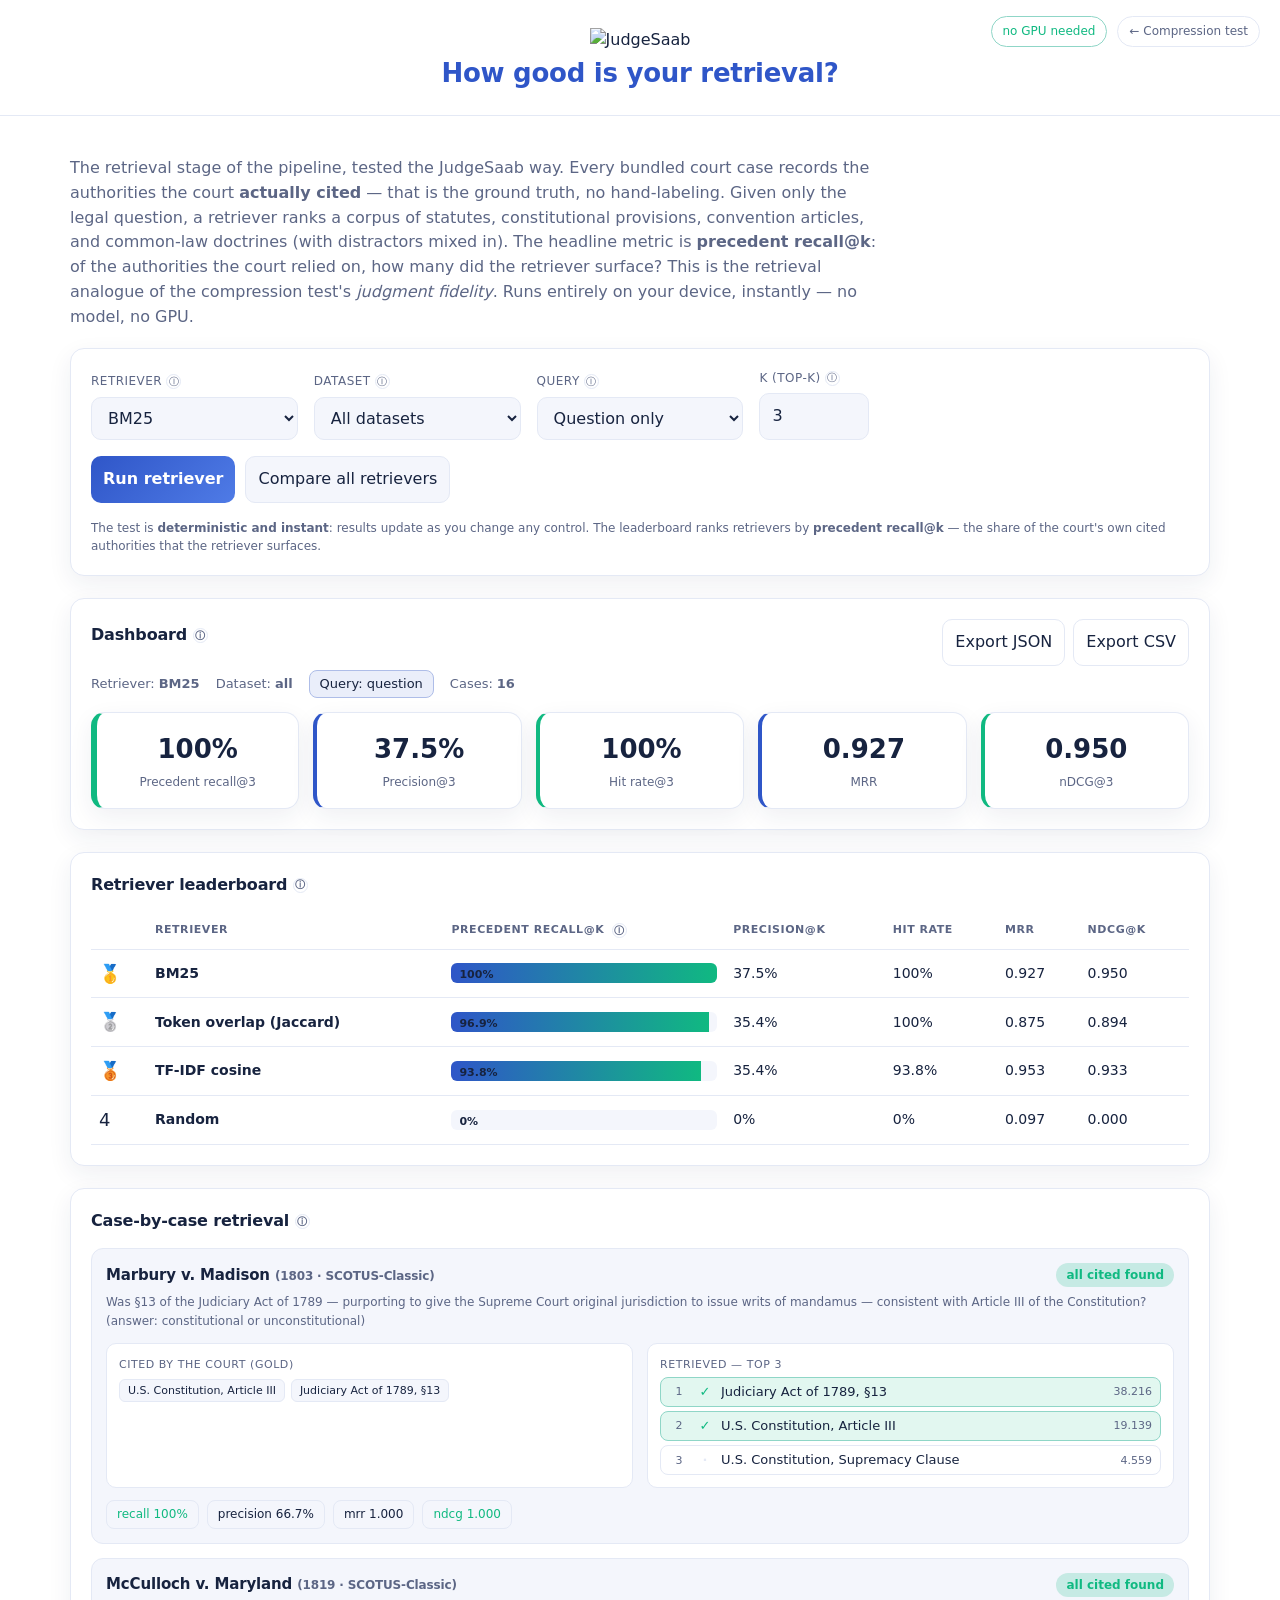
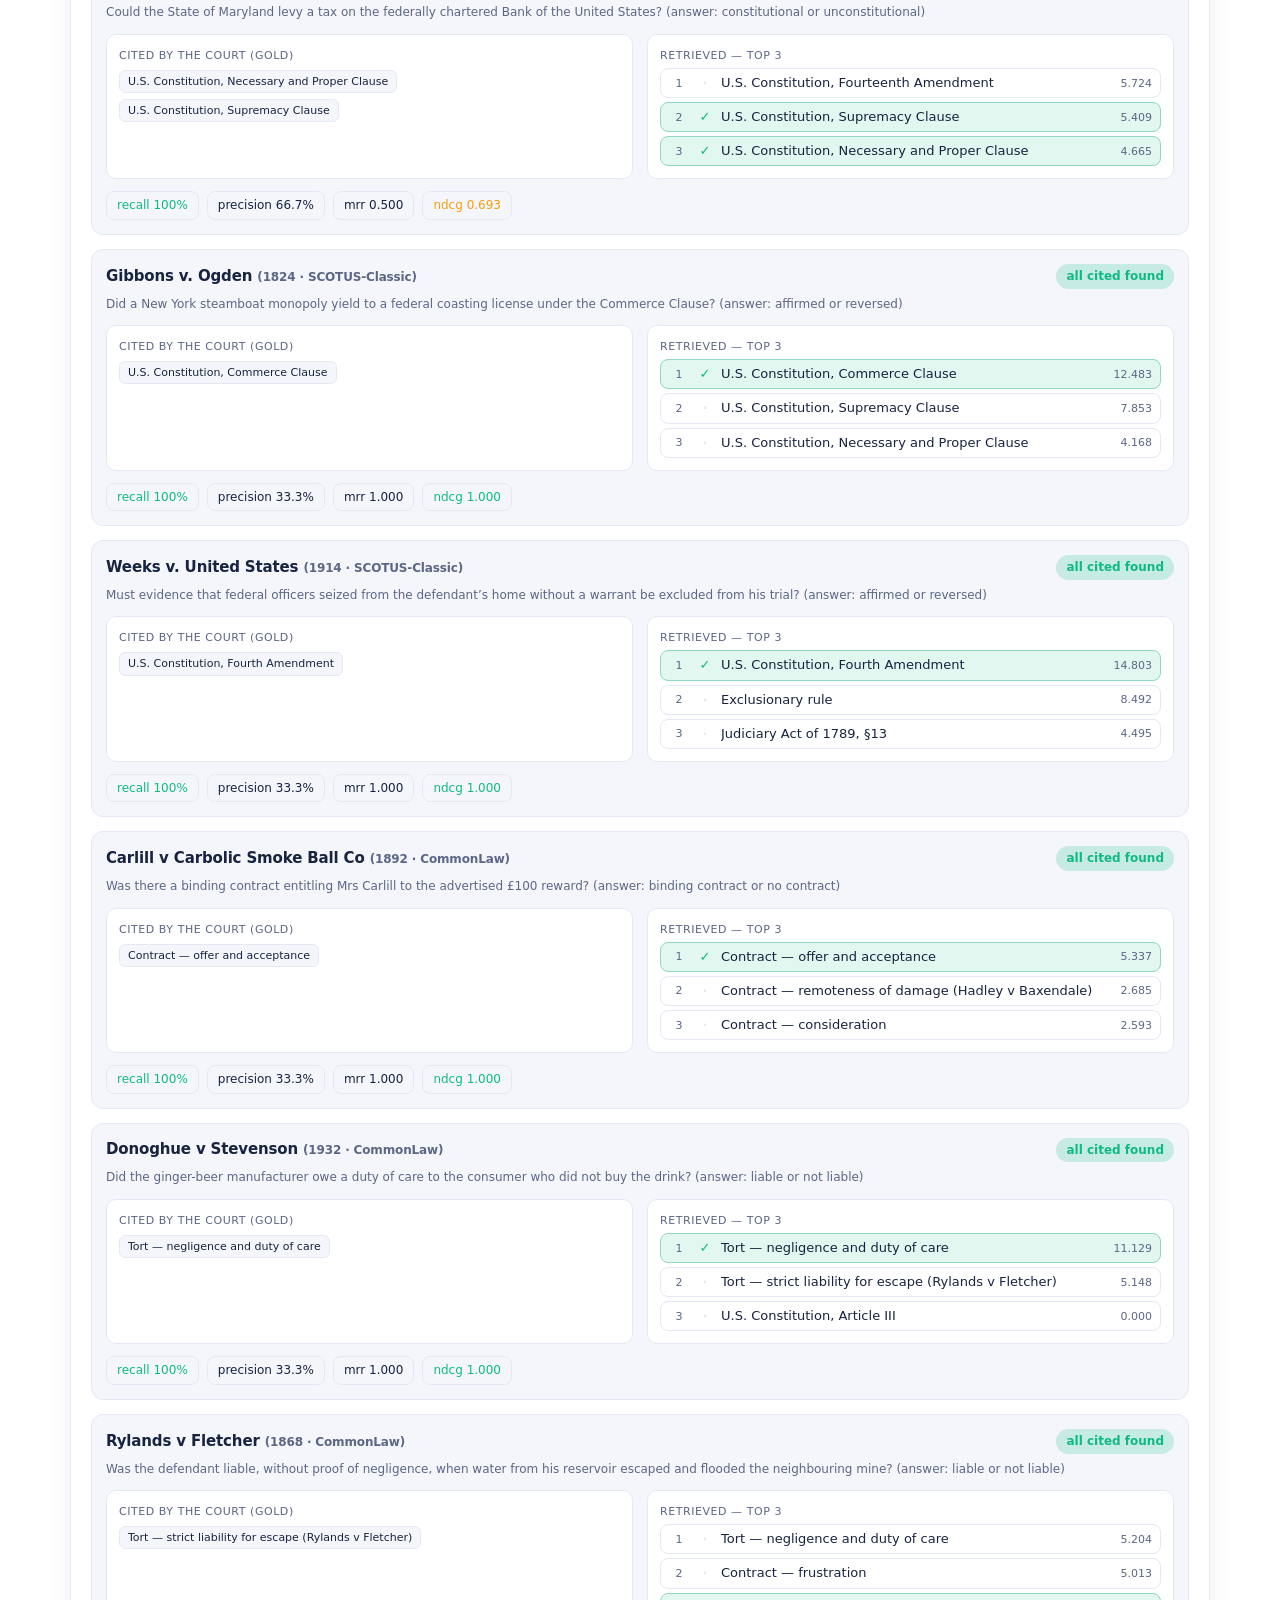
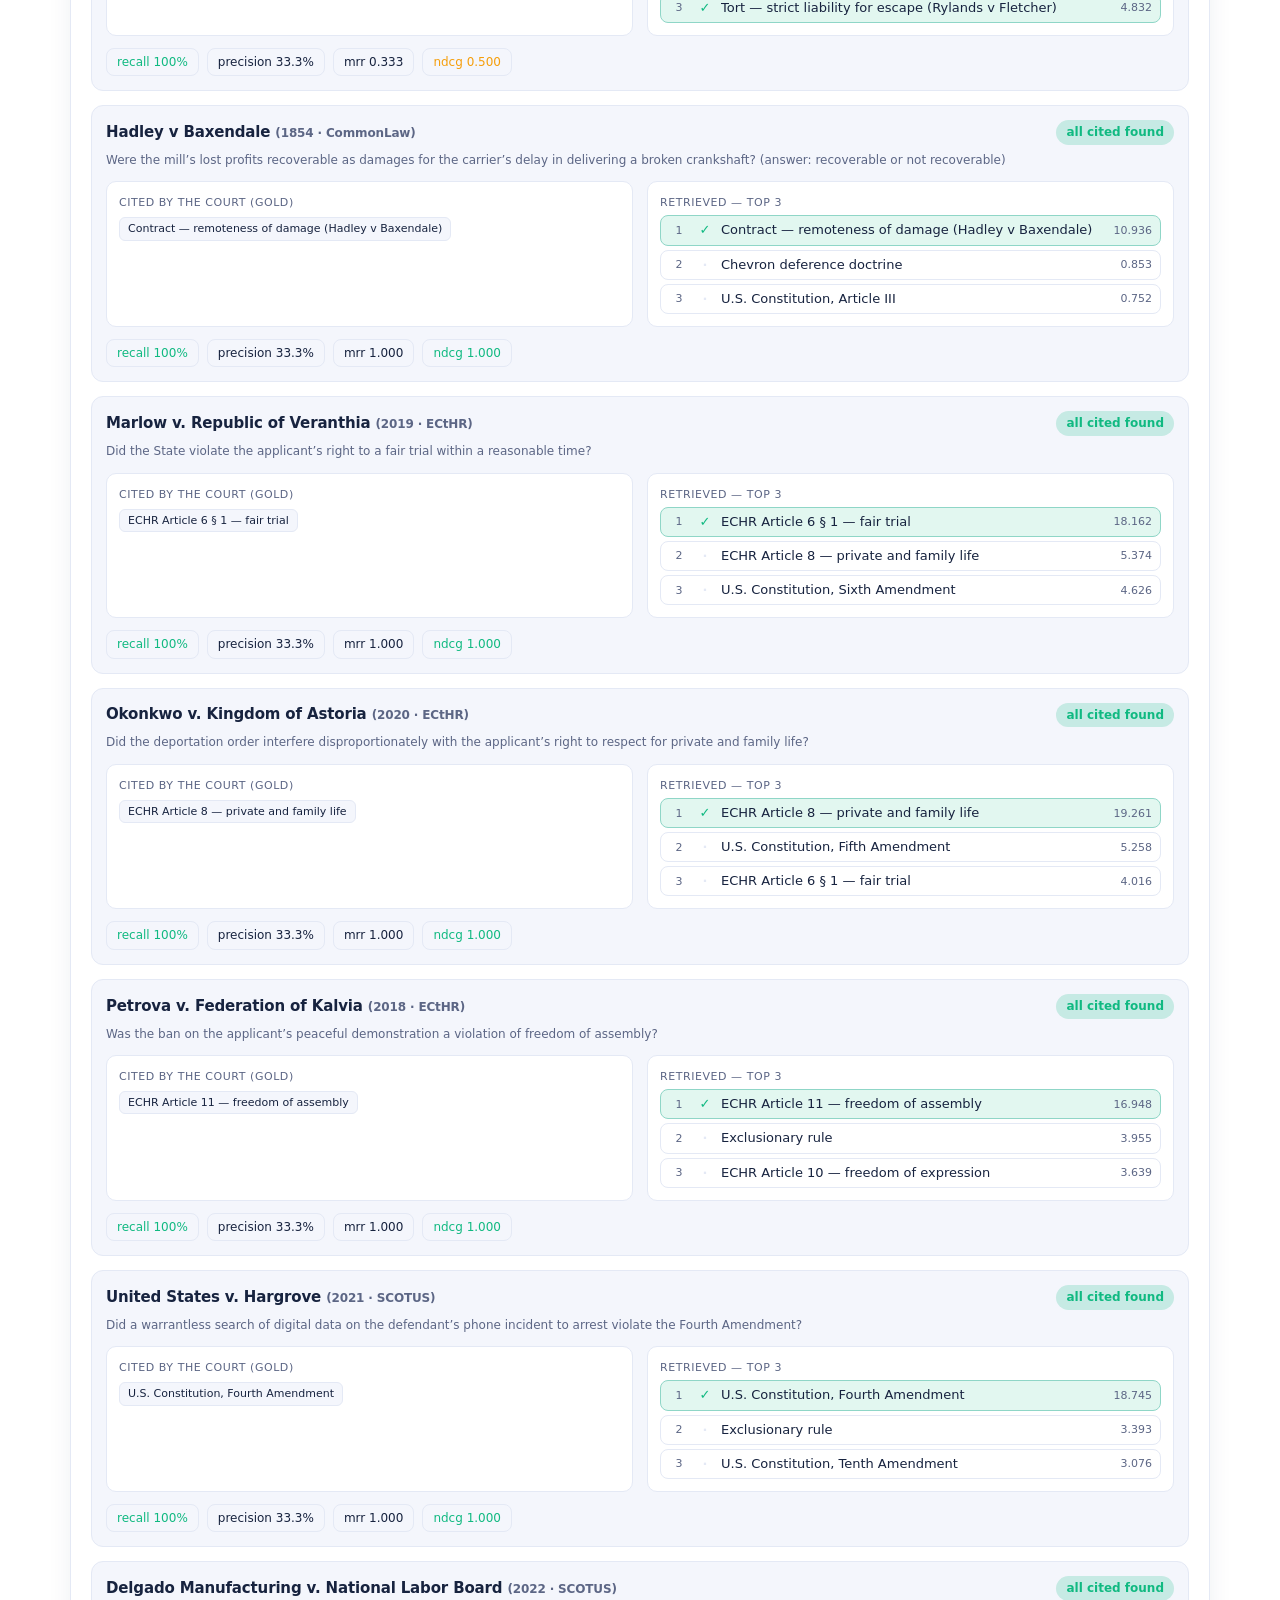
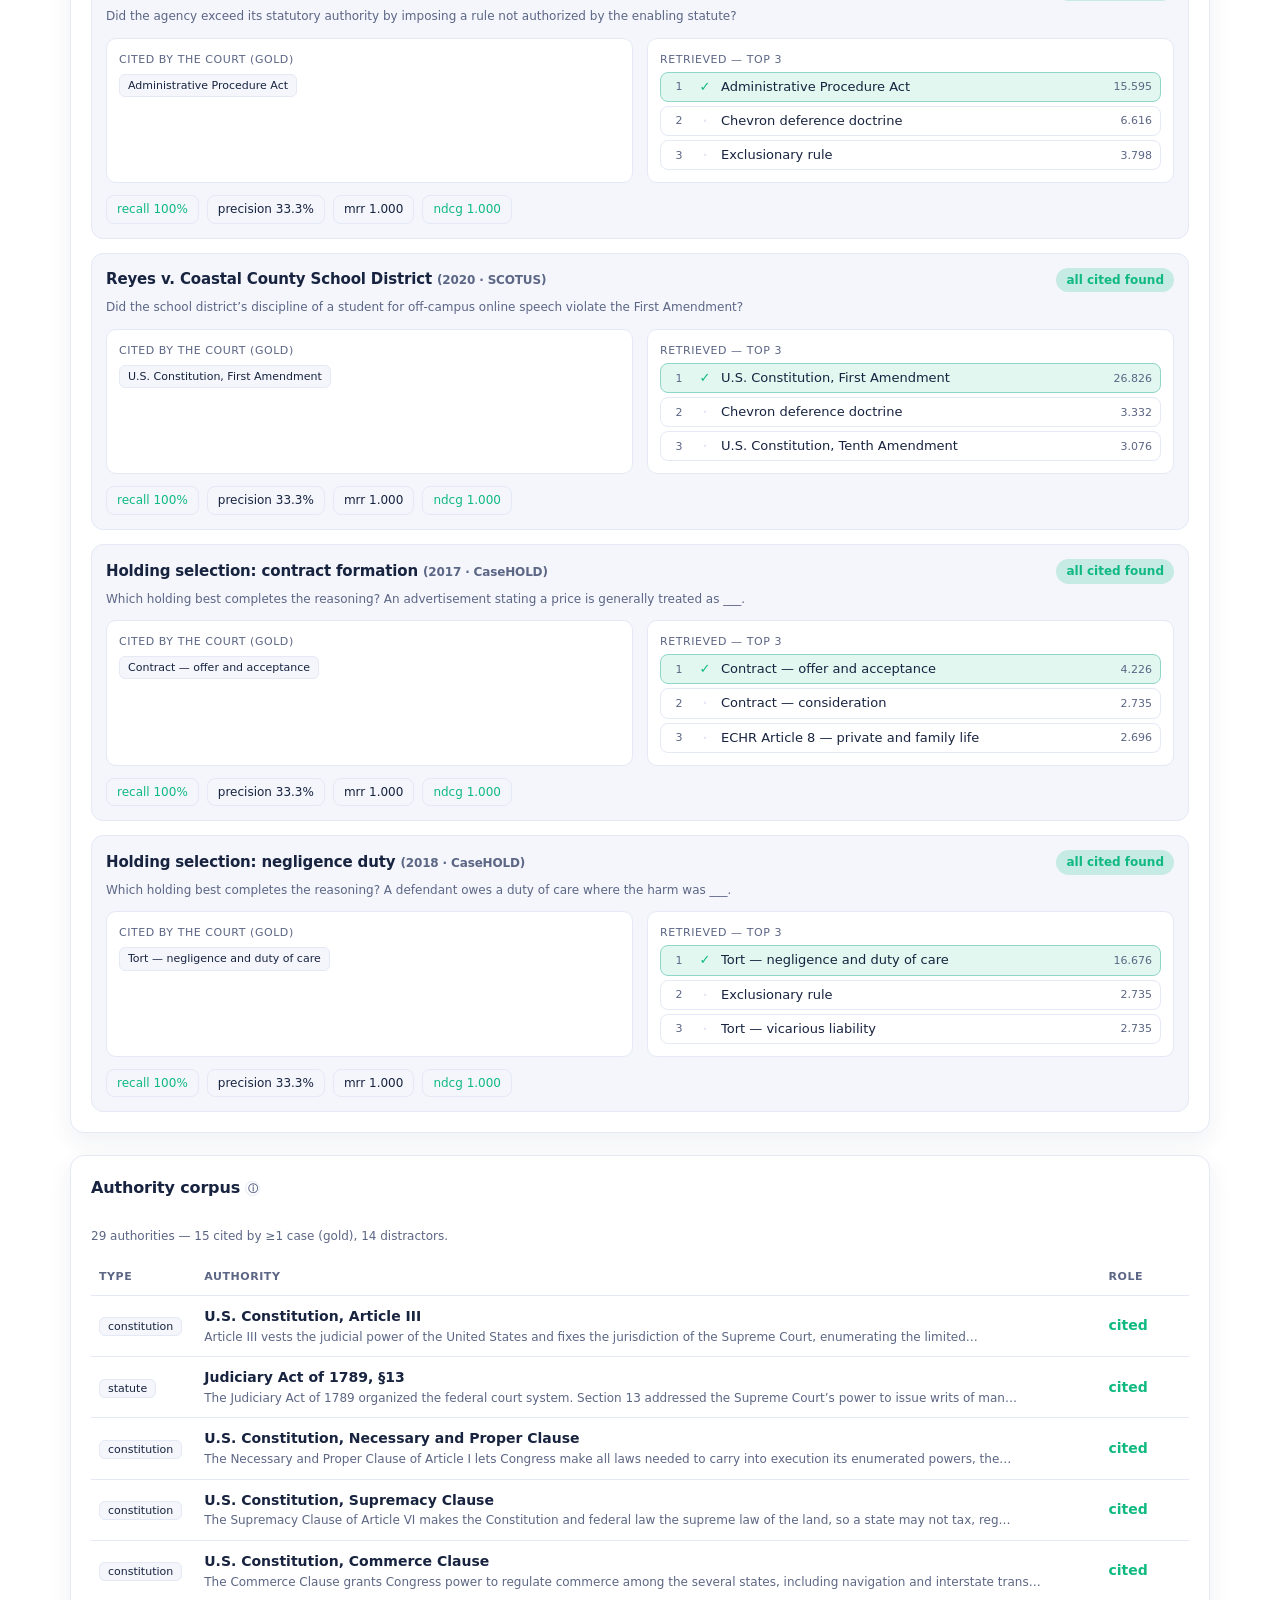
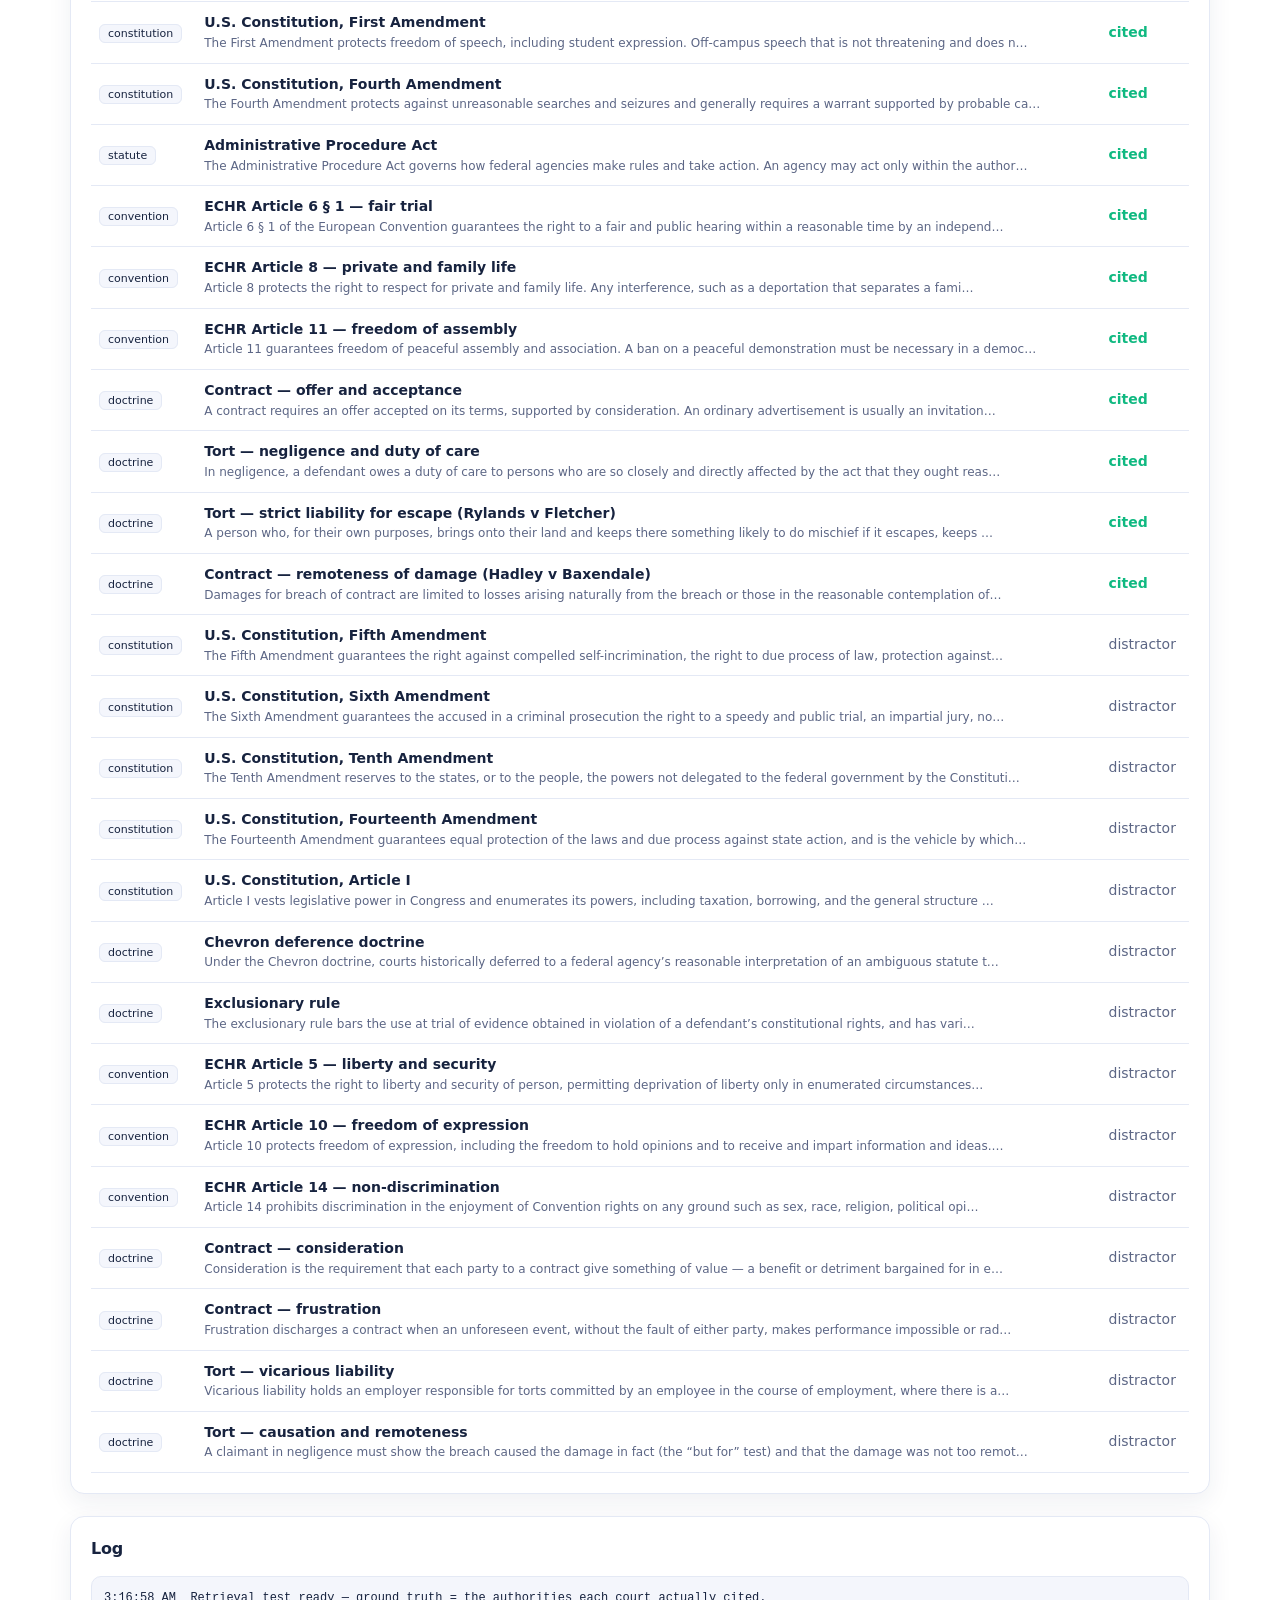
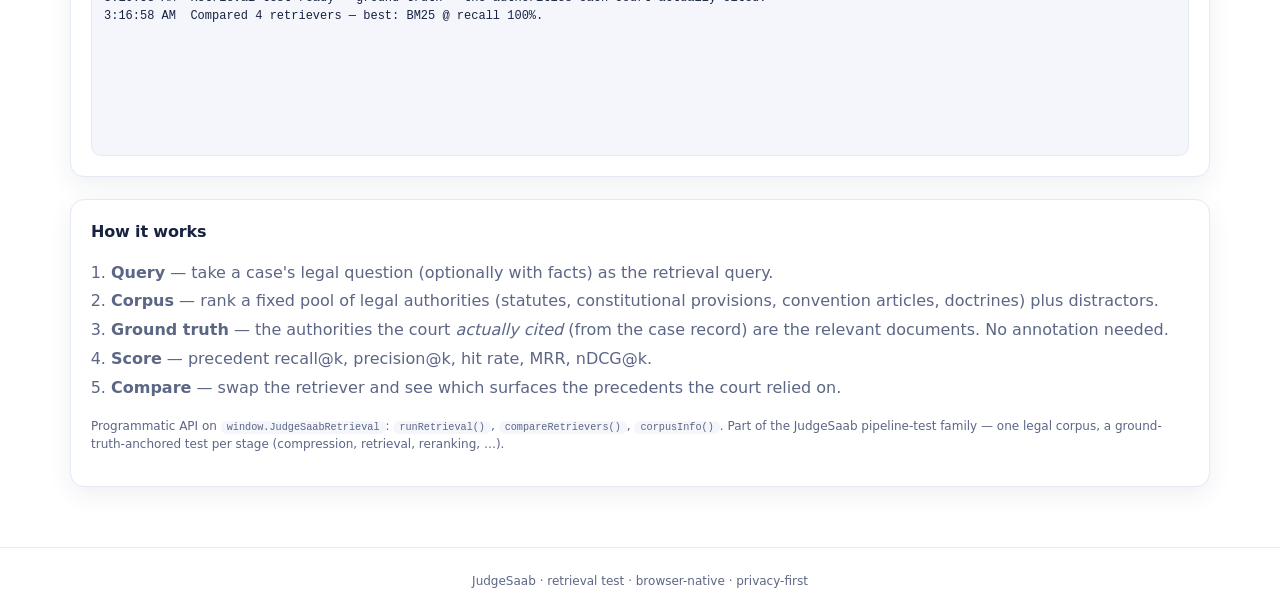
==== retrieval/index.html @ f9d8d936 "Add retrieval (RAG) test: precedent recall on real case citations Extends the JudgeSaab pipeline-tes" ====
<!DOCTYPE html>
<html lang="en">
  <head>
    <meta charset="UTF-8" />
    <meta name="viewport" content="width=device-width, initial-scale=1.0" />
    <title>JudgeSaab — Retrieval (RAG) Test</title>
    <meta
      name="description"
      content="Precedent-recall test: does your retriever surface the authorities the court actually cited? A browser-native, ground-truth-anchored RAG benchmark on real legal cases."
    />
    <link rel="stylesheet" href="../css/styles.css" />
    <link rel="icon" href="../judgesaab_white.png" />
    <style>
      /* Retrieval-specific bits layered on top of the shared JudgeSaab theme. */
      .metric.lead { border-left-width: 6px; }
      .pill.mid-pill { background: color-mix(in srgb, var(--mid) 22%, transparent); color: var(--mid); }
      .rank-list { display: flex; flex-direction: column; gap: 4px; margin-top: 4px; }
      .rank-row {
        display: grid;
        grid-template-columns: 20px 16px 1fr auto;
        align-items: center;
        gap: 8px;
        font-size: 13px;
        padding: 4px 8px;
        border-radius: 8px;
        border: 1px solid var(--border);
        background: var(--panel);
      }
      .rank-row.relevant {
        background: color-mix(in srgb, var(--good) 12%, var(--panel));
        border-color: color-mix(in srgb, var(--good) 40%, var(--border));
      }
      .rank-num { color: var(--muted); font-size: 11px; text-align: center; }
      .rank-mark { color: var(--good); font-weight: 800; text-align: center; }
      .rank-row:not(.relevant) .rank-mark { color: var(--border); }
      .rank-label { overflow: hidden; text-overflow: ellipsis; white-space: nowrap; }
      .rank-score { color: var(--muted); font-size: 11px; font-variant-numeric: tabular-nums; }
      .subnav { display: flex; gap: 10px; justify-content: center; margin-top: 12px; }
    </style>
  </head>
  <body>
    <header class="site-header">
      <div class="brand">
        <img src="../judgesaab_white.png" class="logo-img" alt="JudgeSaab" />
        <p class="tagline">How good is your retrieval?</p>
      </div>
      <div class="header-meta">
        <span class="badge good">no GPU needed</span>
        <a class="badge link" href="../index.html">← Compression test</a>
      </div>
    </header>

    <main>
      <section class="intro">
        <p>
          The retrieval stage of the pipeline, tested the JudgeSaab way. Every bundled court case
          records the authorities the court <strong>actually cited</strong> — that is the ground
          truth, no hand-labeling. Given only the legal question, a retriever ranks a corpus of
          statutes, constitutional provisions, convention articles, and common-law doctrines (with
          distractors mixed in). The headline metric is <strong>precedent recall@k</strong>: of the
          authorities the court relied on, how many did the retriever surface? This is the retrieval
          analogue of the compression test's <em>judgment fidelity</em>. Runs entirely on your
          device, instantly — no model, no GPU.
        </p>
      </section>

      <section class="controls card">
        <div class="control">
          <label for="retrieverSelect">Retriever <span class="info" tabindex="0" title="The retrieval strategy under test — BM25, TF-IDF, token overlap, or a random floor. Swap it and watch precedent recall change.">ⓘ</span></label>
          <select id="retrieverSelect"></select>
        </div>
        <div class="control">
          <label for="datasetSelect">Dataset <span class="info" tabindex="0" title="Which court cases to draw queries from. Each case's real citations are the gold documents.">ⓘ</span></label>
          <select id="datasetSelect"></select>
        </div>
        <div class="control">
          <label for="queryModeSelect">Query <span class="info" tabindex="0" title="What the retriever sees as the query: the legal question only, or the question plus the case facts.">ⓘ</span></label>
          <select id="queryModeSelect">
            <option value="question">Question only</option>
            <option value="question+facts">Question + facts</option>
          </select>
        </div>
        <div class="control narrow">
          <label for="kInput">k (top-k) <span class="info" tabindex="0" title="How many top-ranked authorities count as 'retrieved' when scoring recall@k, precision@k, and nDCG@k.">ⓘ</span></label>
          <input id="kInput" type="number" min="1" max="20" value="3" />
        </div>
        <div class="control actions">
          <button id="runBtn" class="primary" title="Run the selected retriever over the case pool and score its ranking against the court's citations.">Run retriever</button>
          <button id="compareBtn" title="Run every retriever on the same setup and rank them by precedent recall.">Compare all retrievers</button>
        </div>
        <p class="control-hint">
          The test is <strong>deterministic and instant</strong>: results update as you change any
          control. The leaderboard ranks retrievers by <strong>precedent recall@k</strong> — the
          share of the court's own cited authorities that the retriever surfaces.
        </p>
      </section>

      <section class="panel">
        <div class="panel-head">
          <h2>Dashboard <span class="info" tabindex="0" title="Scores for the current retriever, averaged across all queries in the dataset.">ⓘ</span></h2>
          <div class="panel-actions">
            <button id="exportJsonBtn" class="ghost" title="Download the current run(s) as JSON.">Export JSON</button>
            <button id="exportCsvBtn" class="ghost" title="Download the leaderboard as CSV.">Export CSV</button>
          </div>
        </div>
        <div id="runContext" class="run-context"></div>
        <div id="summaryCards" class="cards"></div>
      </section>

      <section class="panel">
        <h2>Retriever leaderboard <span class="info" tabindex="0" title="Every retriever on the current dataset + query setup, best precedent recall first.">ⓘ</span></h2>
        <div id="leaderboard" class="scroll-x"></div>
      </section>

      <section class="panel">
        <h2>Case-by-case retrieval <span class="info" tabindex="0" title="For each case: the authorities the court cited (gold) beside the retriever's top-k, with ✓ marking a cited authority that was surfaced.">ⓘ</span></h2>
        <div id="caseList" class="case-list"></div>
      </section>

      <section class="panel">
        <h2>Authority corpus <span class="info" tabindex="0" title="The document corpus the retriever searches: gold authorities (cited by at least one case) plus distractors that make retrieval a real test.">ⓘ</span></h2>
        <div id="corpusList" class="scroll-x"></div>
      </section>

      <section class="panel">
        <h2>Log</h2>
        <div id="log" class="log"></div>
      </section>

      <section class="panel about">
        <h2>How it works</h2>
        <ol>
          <li><strong>Query</strong> — take a case's legal question (optionally with facts) as the retrieval query.</li>
          <li><strong>Corpus</strong> — rank a fixed pool of legal authorities (statutes, constitutional provisions, convention articles, doctrines) plus distractors.</li>
          <li><strong>Ground truth</strong> — the authorities the court <em>actually cited</em> (from the case record) are the relevant documents. No annotation needed.</li>
          <li><strong>Score</strong> — precedent recall@k, precision@k, hit rate, MRR, nDCG@k.</li>
          <li><strong>Compare</strong> — swap the retriever and see which surfaces the precedents the court relied on.</li>
        </ol>
        <p class="muted small">
          Programmatic API on <code>window.JudgeSaabRetrieval</code>:
          <code>runRetrieval()</code>, <code>compareRetrievers()</code>, <code>corpusInfo()</code>.
          Part of the JudgeSaab pipeline-test family — one legal corpus, a ground-truth-anchored test
          per stage (compression, retrieval, reranking, …).
        </p>
      </section>
    </main>

    <footer class="site-footer">
      <span>JudgeSaab · retrieval test · browser-native · privacy-first</span>
    </footer>

    <script type="module" src="app.js"></script>
  </body>
</html>
---- css/styles.css ----
/* JudgeSaab — styles. Theme-aware, responsive, dependency-free. */
/* Light/white theme to match the logo's white background. */
:root {
  --bg: #ffffff;
  --bg-soft: #f6f8fd;
  --panel: #ffffff;
  --panel-2: #f4f6fc;
  --text: #17233f;
  --muted: #5c6685;
  --border: #e4e9f5;
  --accent: #2f56c8;
  --accent-2: #4f7be6;
  --good: #10b981;
  --mid: #f59e0b;
  --bad: #ef4444;
  --radius: 14px;
  --shadow: 0 8px 24px rgba(30, 40, 90, 0.07);
}

* { box-sizing: border-box; }
body {
  margin: 0;
  font-family: "Inter", system-ui, -apple-system, Segoe UI, Roboto, sans-serif;
  background: var(--bg);
  color: var(--text);
  line-height: 1.55;
}
.sr-only {
  position: absolute;
  width: 1px;
  height: 1px;
  padding: 0;
  margin: -1px;
  overflow: hidden;
  clip: rect(0, 0, 0, 0);
  white-space: nowrap;
  border: 0;
}
h1, h2, h3, h4 { margin: 0; font-weight: 700; letter-spacing: -0.01em; }
a { color: var(--accent); }
code { background: var(--panel-2); padding: 1px 6px; border-radius: 6px; font-size: 0.85em; }

/* Header */
.site-header {
  position: relative;
  display: flex;
  flex-direction: column;
  align-items: center;
  text-align: center;
  padding: 28px 28px 22px;
  border-bottom: 1px solid var(--border);
}
.brand { display: flex; flex-direction: column; align-items: center; gap: 6px; }
.logo-img {
  width: auto;
  height: auto;
  max-width: min(420px, 78vw);
  display: block;
}
.tagline {
  margin: 0;
  color: var(--accent);
  font-weight: 700;
  font-size: clamp(18px, 3.4vw, 26px);
  letter-spacing: -0.01em;
  margin-top: -6px;
}
.header-meta {
  position: absolute;
  top: 16px;
  right: 20px;
  display: flex;
  gap: 10px;
  align-items: center;
}
@media (max-width: 560px) {
  .header-meta { position: static; margin-top: 14px; justify-content: center; }
}
.badge {
  font-size: 12px;
  padding: 5px 11px;
  border-radius: 999px;
  border: 1px solid var(--border);
  background: var(--panel);
  color: var(--muted);
  text-decoration: none;
}
.badge.good { color: var(--good); border-color: color-mix(in srgb, var(--good) 40%, var(--border)); }
.badge.bad { color: var(--bad); border-color: color-mix(in srgb, var(--bad) 40%, var(--border)); }
.badge.link:hover { color: var(--text); }

main { max-width: 1180px; margin: 0 auto; padding: 24px 20px 60px; }
.intro p { color: var(--muted); max-width: 820px; }

.card, .panel {
  background: var(--panel);
  border: 1px solid var(--border);
  border-radius: var(--radius);
  box-shadow: var(--shadow);
}
.panel { padding: 20px; margin-top: 22px; }
.panel h2 { font-size: 16px; margin-bottom: 14px; }

/* Controls */
.controls {
  display: grid;
  grid-template-columns: repeat(auto-fit, minmax(180px, 1fr));
  gap: 16px;
  padding: 20px;
  margin-top: 18px;
  align-items: end;
}
.control { display: flex; flex-direction: column; gap: 6px; }
.control.narrow { max-width: 110px; }
.control.actions { grid-column: 1 / -1; flex-direction: row; flex-wrap: wrap; gap: 10px; }
.control-hint { grid-column: 1 / -1; margin: 0; font-size: 12px; color: var(--muted); line-height: 1.5; }
label { font-size: 12px; color: var(--muted); text-transform: uppercase; letter-spacing: 0.04em; }
select, input, button {
  font: inherit;
  color: var(--text);
  background: var(--panel-2);
  border: 1px solid var(--border);
  border-radius: 10px;
  padding: 10px 12px;
}
select:focus, input:focus { outline: 2px solid var(--accent); }
button { cursor: pointer; transition: transform 0.05s, background 0.15s, opacity 0.15s; }
button:hover { background: var(--panel); }
button:active { transform: translateY(1px); }
button:disabled { opacity: 0.5; cursor: not-allowed; }
button.primary {
  background: linear-gradient(135deg, var(--accent), var(--accent-2));
  border: none;
  color: #fff;
  font-weight: 600;
}
button.ghost { background: transparent; }
button.danger { color: var(--bad); border-color: color-mix(in srgb, var(--bad) 40%, var(--border)); }

/* Progress */
.progress-wrap { margin-top: 16px; }
.progress-track { height: 8px; background: var(--panel-2); border-radius: 999px; overflow: hidden; border: 1px solid var(--border); }
.progress-bar { height: 100%; width: 0; background: linear-gradient(90deg, var(--accent), var(--good)); transition: width 0.25s; }
.progress-text { font-size: 12px; color: var(--muted); margin-top: 6px; min-height: 16px; }

/* Panel head */
.panel-head { display: flex; justify-content: space-between; align-items: center; flex-wrap: wrap; gap: 10px; }
.panel-actions { display: flex; gap: 8px; }

/* Metric cards */
.cards { display: grid; grid-template-columns: repeat(auto-fit, minmax(140px, 1fr)); gap: 14px; margin-top: 14px; }
.metric { padding: 16px; text-align: center; border-left: 4px solid var(--border); }
.metric.good { border-left-color: var(--good); }
.metric.mid { border-left-color: var(--mid); }
.metric.bad { border-left-color: var(--bad); }
.metric.neutral { border-left-color: var(--accent); }
.metric-value { font-size: 26px; font-weight: 800; }
.metric-label { font-size: 12px; color: var(--muted); margin-top: 4px; }

.grid-2 { display: grid; grid-template-columns: 1fr 1fr; gap: 22px; margin-top: 22px; }
@media (max-width: 860px) { .grid-2 { grid-template-columns: 1fr; } }

/* Leaderboard */
.scroll-x { overflow-x: auto; }
table.leaderboard { width: 100%; border-collapse: collapse; font-size: 14px; min-width: 560px; }
.leaderboard th, .leaderboard td { padding: 10px 8px; text-align: left; border-bottom: 1px solid var(--border); }
.leaderboard th { color: var(--muted); font-size: 11px; text-transform: uppercase; letter-spacing: 0.05em; }
.leaderboard .rank { font-size: 18px; }
.minibar { position: relative; background: var(--panel-2); border-radius: 6px; height: 20px; min-width: 90px; overflow: hidden; }
.minibar-fill { position: absolute; inset: 0; width: 0; background: linear-gradient(90deg, var(--accent), var(--good)); }
.minibar span { position: relative; font-size: 11px; padding-left: 8px; line-height: 20px; font-weight: 600; }
.bad-text { color: var(--bad); }
.good-text { color: var(--good); font-weight: 600; }
.compression-report .row-raw { background: var(--panel-2); }
.fidelity-banner {
  border-radius: 12px;
  padding: 14px 16px;
  margin-bottom: 14px;
  font-size: 14px;
  border: 1px solid var(--border);
}
.fidelity-banner.good { background: color-mix(in srgb, var(--good) 12%, var(--panel)); border-color: color-mix(in srgb, var(--good) 40%, var(--border)); }
.fidelity-banner.bad { background: color-mix(in srgb, var(--bad) 12%, var(--panel)); border-color: color-mix(in srgb, var(--bad) 40%, var(--border)); }
.flip-detail { margin-top: 16px; }
.flip-detail h4 { font-size: 14px; margin-bottom: 8px; }
.flip-group { border: 1px solid var(--border); border-radius: 10px; padding: 10px 12px; margin-bottom: 8px; background: var(--panel-2); }
.flip-strategy { font-weight: 700; font-size: 13px; text-transform: capitalize; }
.flip-row { display: flex; justify-content: space-between; align-items: center; gap: 12px; flex-wrap: wrap; margin-top: 6px; font-size: 13px; }
.flip-case { color: var(--muted); }
.flip-change { display: inline-flex; align-items: center; gap: 6px; }

/* Chart */
.chart-wrap { overflow-x: auto; }
svg.chart { width: 100%; min-width: 480px; height: auto; }
svg.chart .axis { fill: var(--muted); font-size: 11px; }
svg.chart .grid { stroke: var(--border); stroke-dasharray: 3 3; }
.legend { display: flex; flex-wrap: wrap; gap: 12px; margin-top: 10px; }
.legend-item { display: flex; align-items: center; gap: 6px; font-size: 12px; color: var(--muted); }
.swatch { width: 12px; height: 12px; border-radius: 3px; display: inline-block; }

/* Case detail */
.case-list { display: flex; flex-direction: column; gap: 14px; }
.case-item { border: 1px solid var(--border); border-radius: 12px; padding: 14px; background: var(--panel-2); }
.case-head { display: flex; justify-content: space-between; align-items: center; gap: 10px; flex-wrap: wrap; }
.case-head h4 { font-size: 15px; }
.pill { font-size: 12px; padding: 3px 10px; border-radius: 999px; font-weight: 600; }
.pill.match { background: color-mix(in srgb, var(--good) 20%, transparent); color: var(--good); }
.pill.mismatch { background: color-mix(in srgb, var(--bad) 20%, transparent); color: var(--bad); }
.run-context { display: flex; flex-wrap: wrap; gap: 8px 16px; margin: 4px 0 14px; font-size: 13px; color: var(--muted); }
.run-context .rc-item { display: inline-flex; align-items: center; gap: 4px; }
.run-context .rc-compression { background: color-mix(in srgb, var(--accent) 10%, var(--panel)); border: 1px solid color-mix(in srgb, var(--accent) 30%, var(--border)); border-radius: 8px; padding: 3px 10px; color: var(--text); }
.case-meta { font-size: 12px; color: var(--muted); margin-top: 6px; }
.case-source { font-size: 12px; margin-top: 4px; }
.case-source a { font-weight: 600; }
.verdict-grid { display: grid; grid-template-columns: 1fr 1fr; gap: 14px; margin-top: 12px; }
@media (max-width: 640px) { .verdict-grid { grid-template-columns: 1fr; } }
.vcol { background: var(--panel); border: 1px solid var(--border); border-radius: 10px; padding: 12px; }
.vcol-title { font-size: 11px; text-transform: uppercase; letter-spacing: 0.05em; color: var(--muted); }
.vverdict { font-weight: 700; font-size: 16px; margin: 4px 0 6px; text-transform: capitalize; }
.vcol p { font-size: 13px; margin: 6px 0; }
.laws { display: flex; flex-wrap: wrap; gap: 6px; margin: 6px 0; }
.law { font-size: 11px; background: var(--panel-2); border: 1px solid var(--border); border-radius: 6px; padding: 2px 8px; }
.score-row { display: flex; flex-wrap: wrap; gap: 8px; margin-top: 12px; }
.score-pill { font-size: 12px; padding: 4px 10px; border-radius: 8px; border: 1px solid var(--border); }
.score-pill.good { color: var(--good); }
.score-pill.mid { color: var(--mid); }

/* Log */
.log { background: var(--panel-2); border: 1px solid var(--border); border-radius: 10px; padding: 12px; height: 180px; overflow-y: auto; font-family: ui-monospace, "SF Mono", Menlo, monospace; font-size: 12px; color: var(--text); }
.log-line { white-space: pre-wrap; }
.log-line.warn { color: #b45309; }
.log-line.error { color: var(--bad); }
.log-line.info { color: var(--muted); }

.about ol { padding-left: 20px; color: var(--muted); }
.about li { margin: 4px 0; }
.muted { color: var(--muted); }
.small { font-size: 12px; }
.info {
  display: inline-flex;
  align-items: center;
  justify-content: center;
  width: 15px;
  height: 15px;
  font-size: 10px;
  font-style: normal;
  color: var(--muted);
  border: 1px solid var(--border);
  border-radius: 50%;
  cursor: help;
  vertical-align: middle;
  user-select: none;
  transition: color 0.15s, border-color 0.15s;
}
.info:hover, .info:focus { color: var(--accent); border-color: var(--accent); outline: none; }
th .info { margin-left: 3px; }

.site-footer { text-align: center; color: var(--muted); font-size: 12px; padding: 24px; border-top: 1px solid var(--border); }
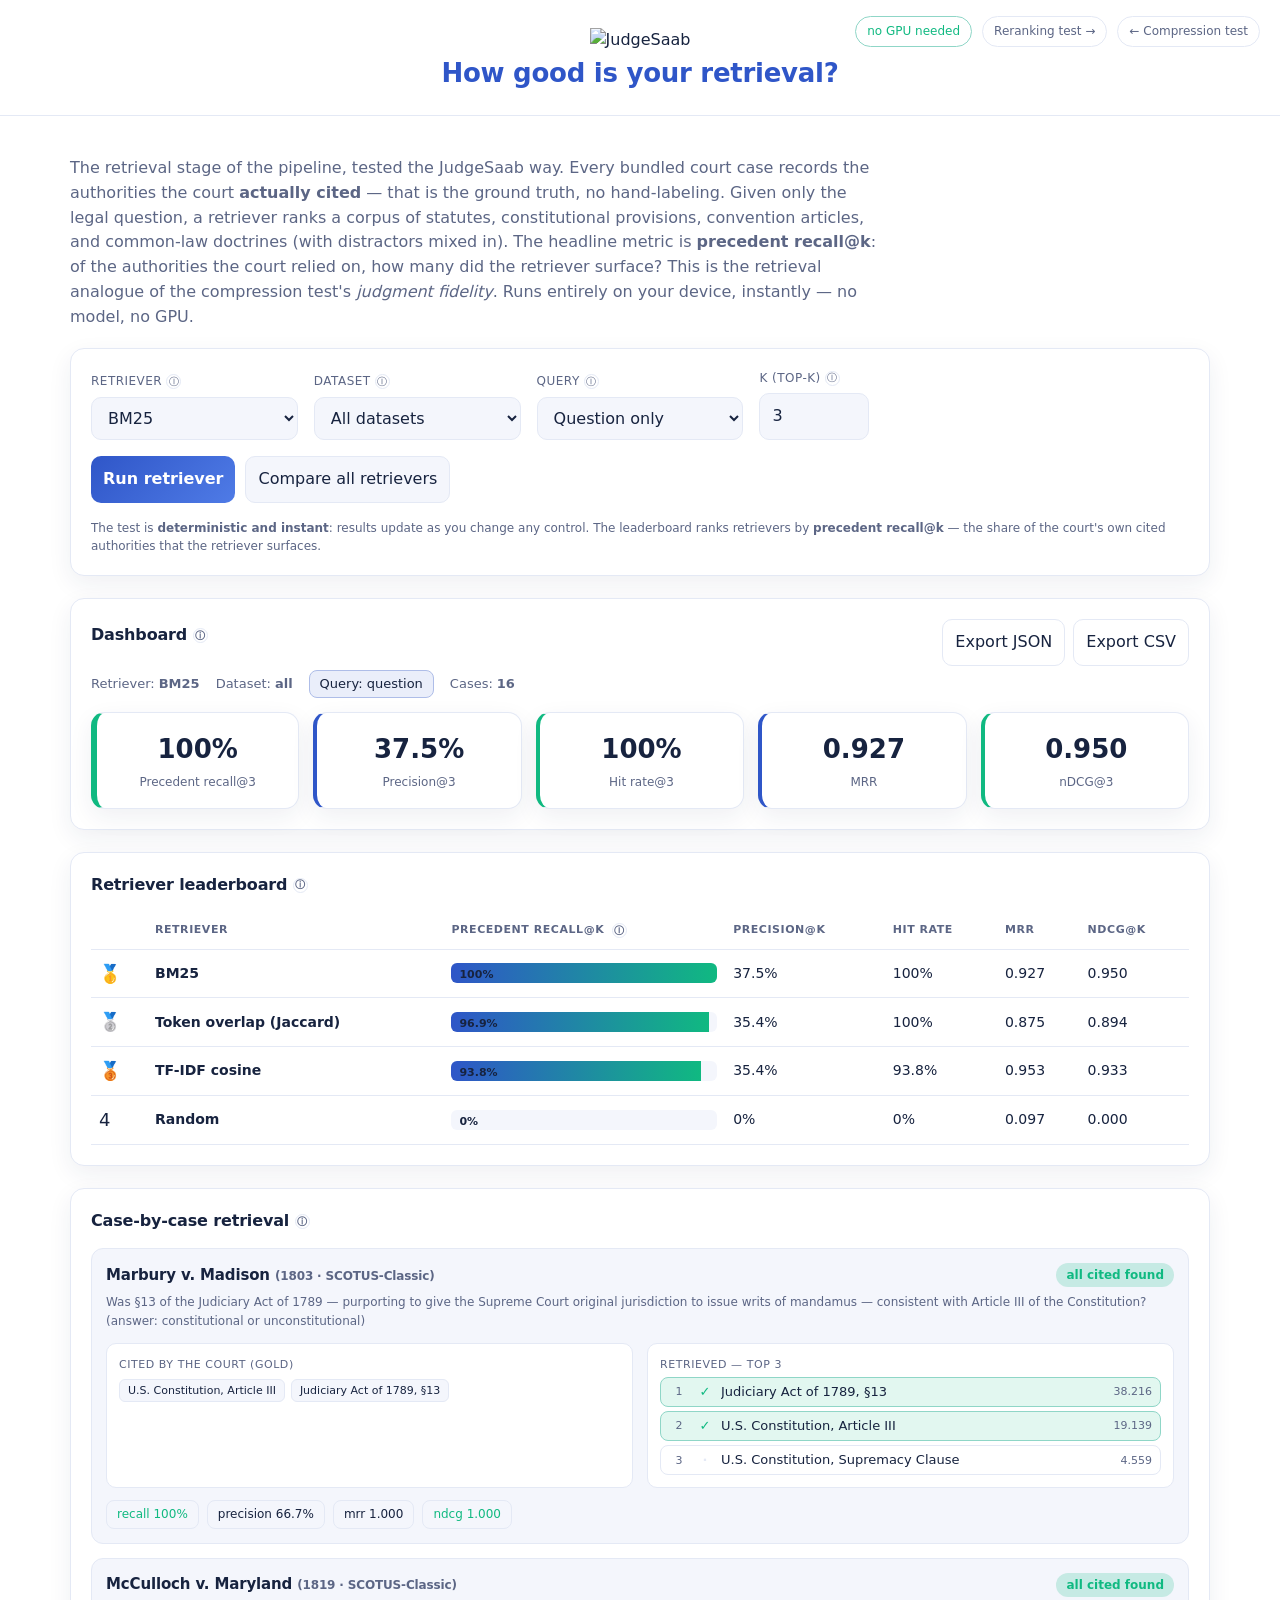
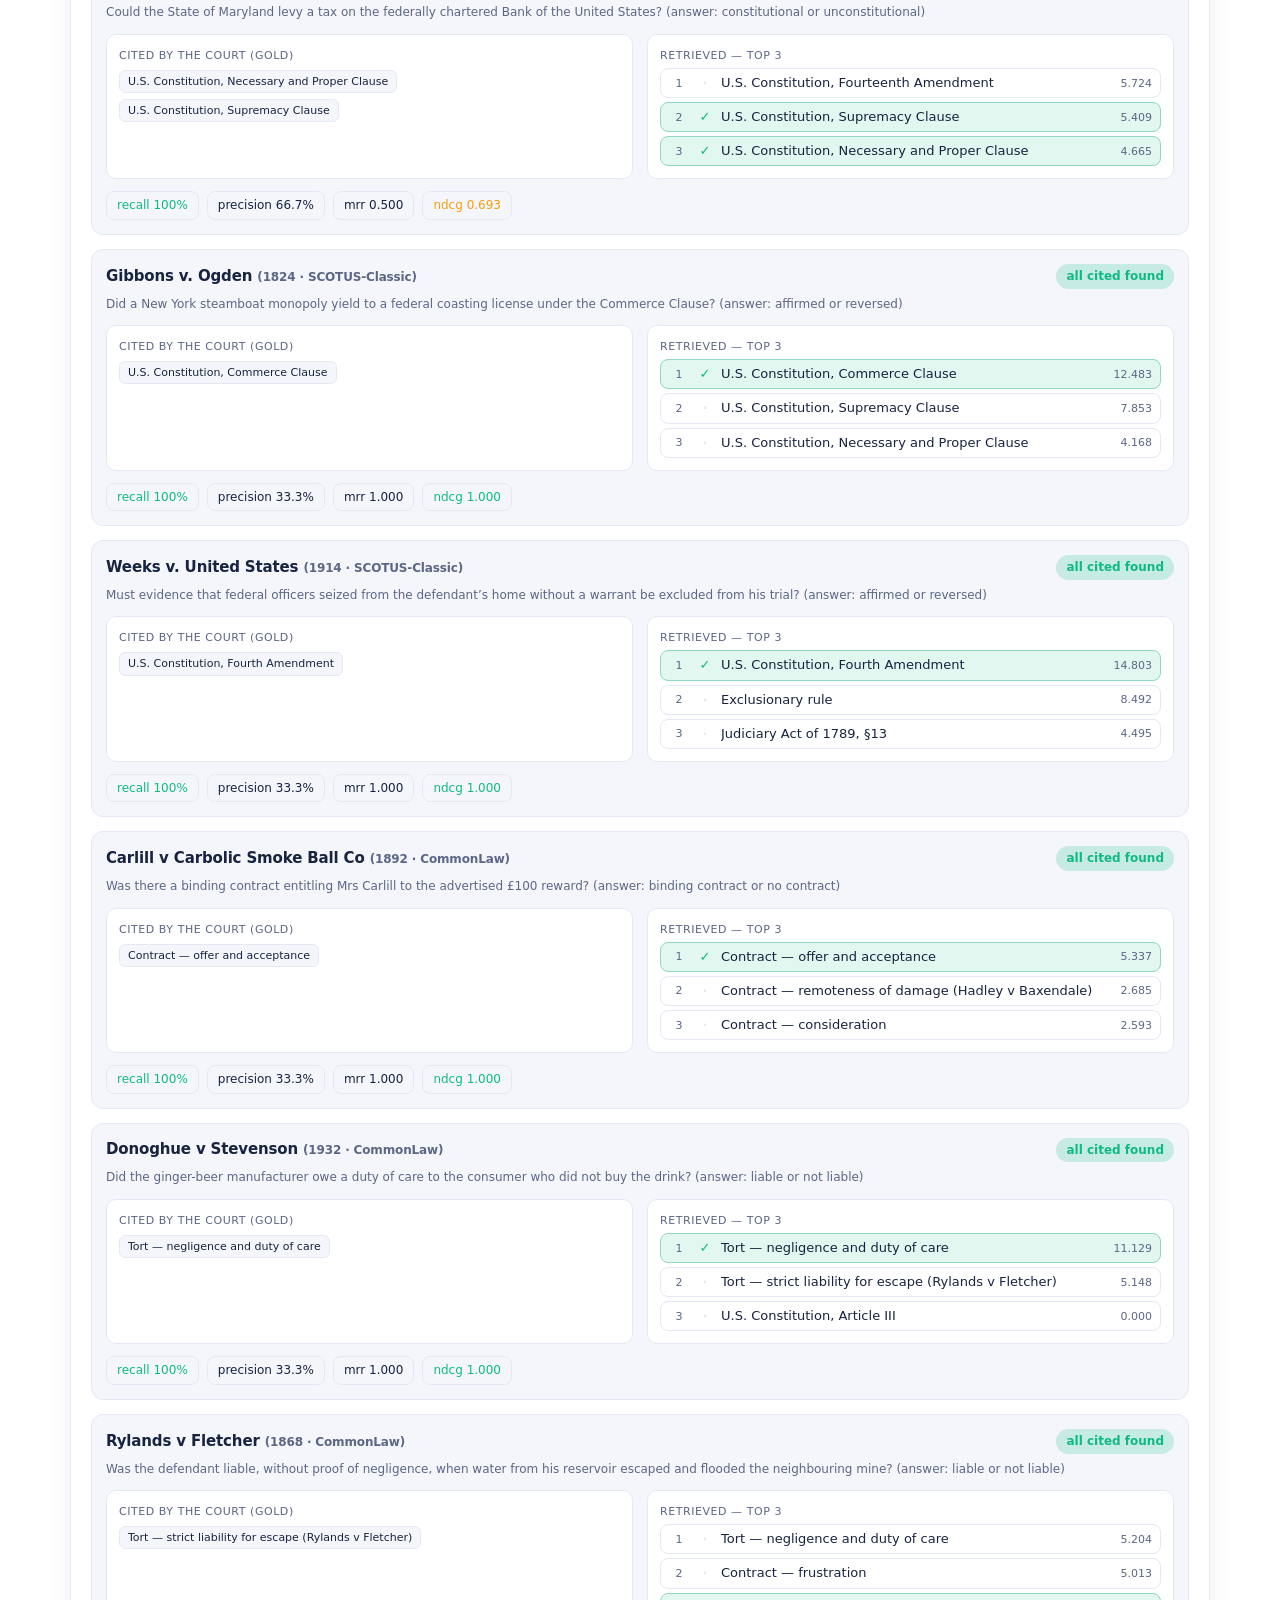
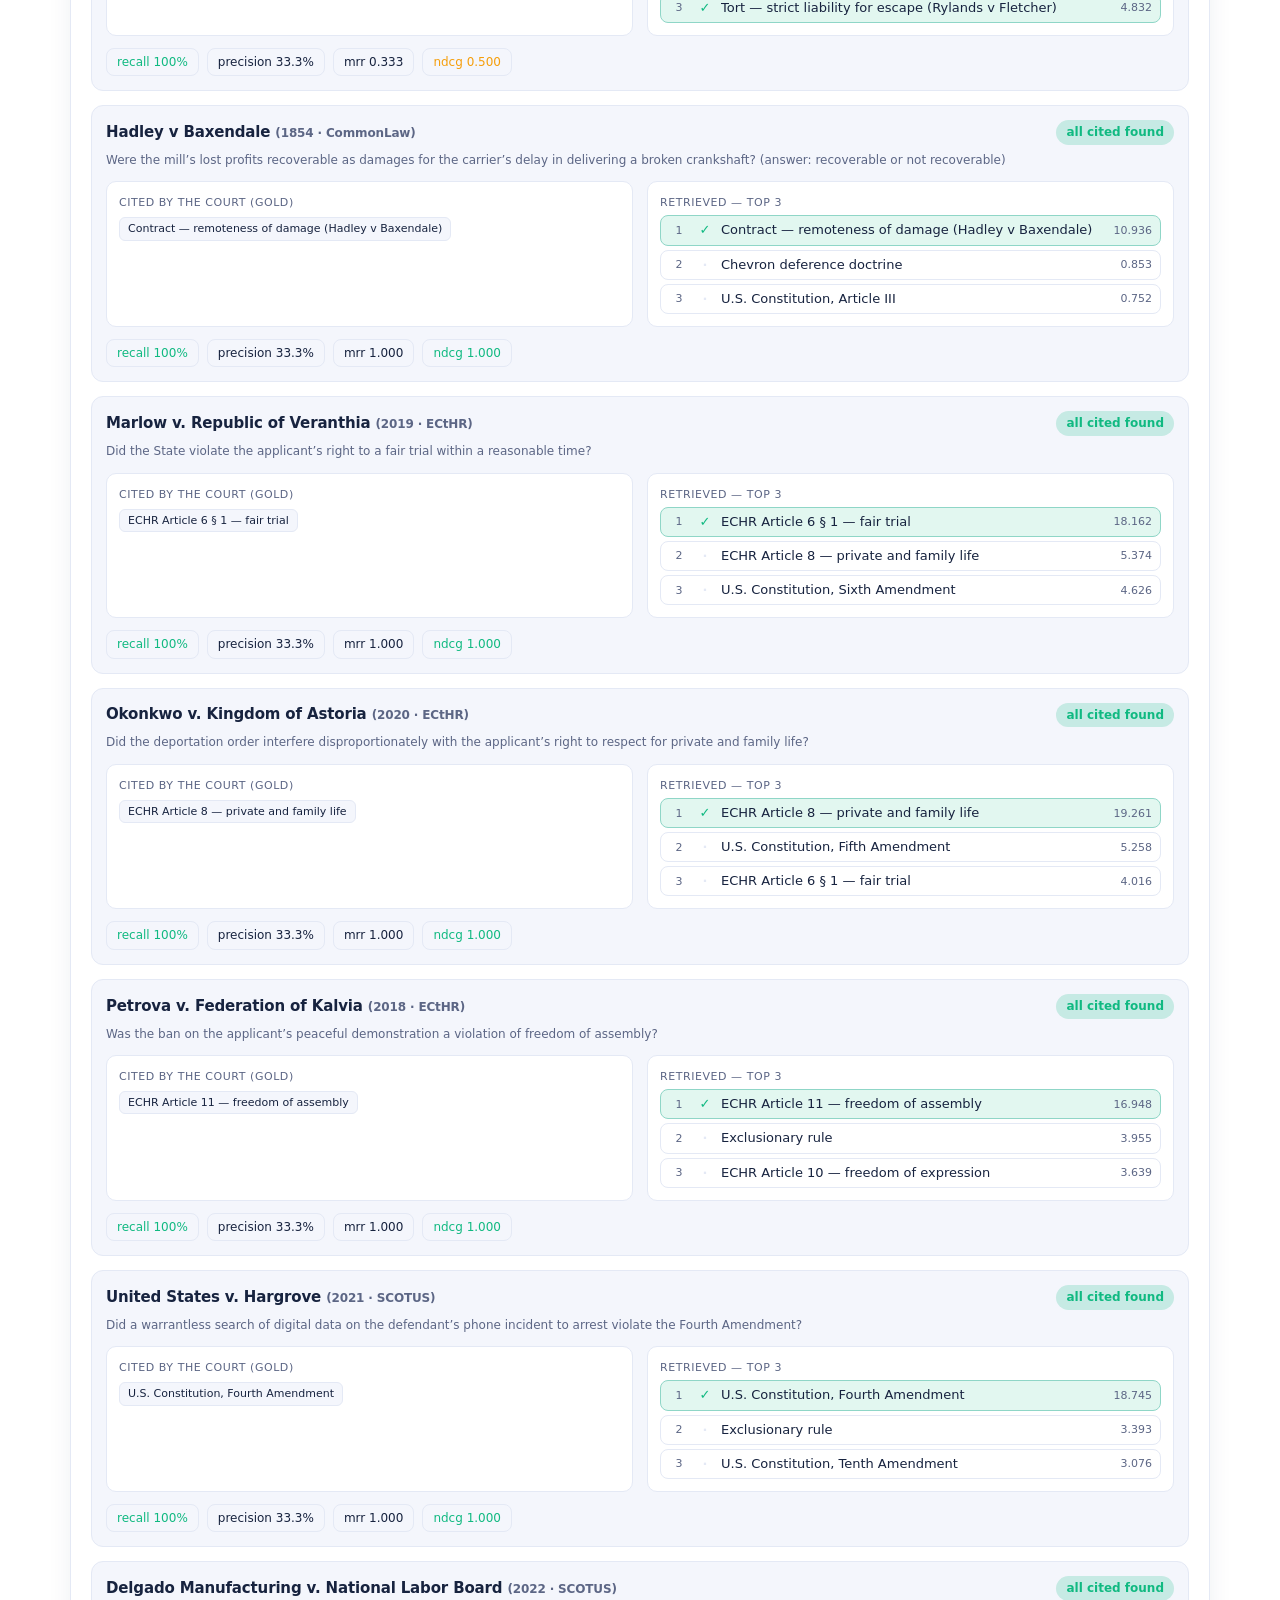
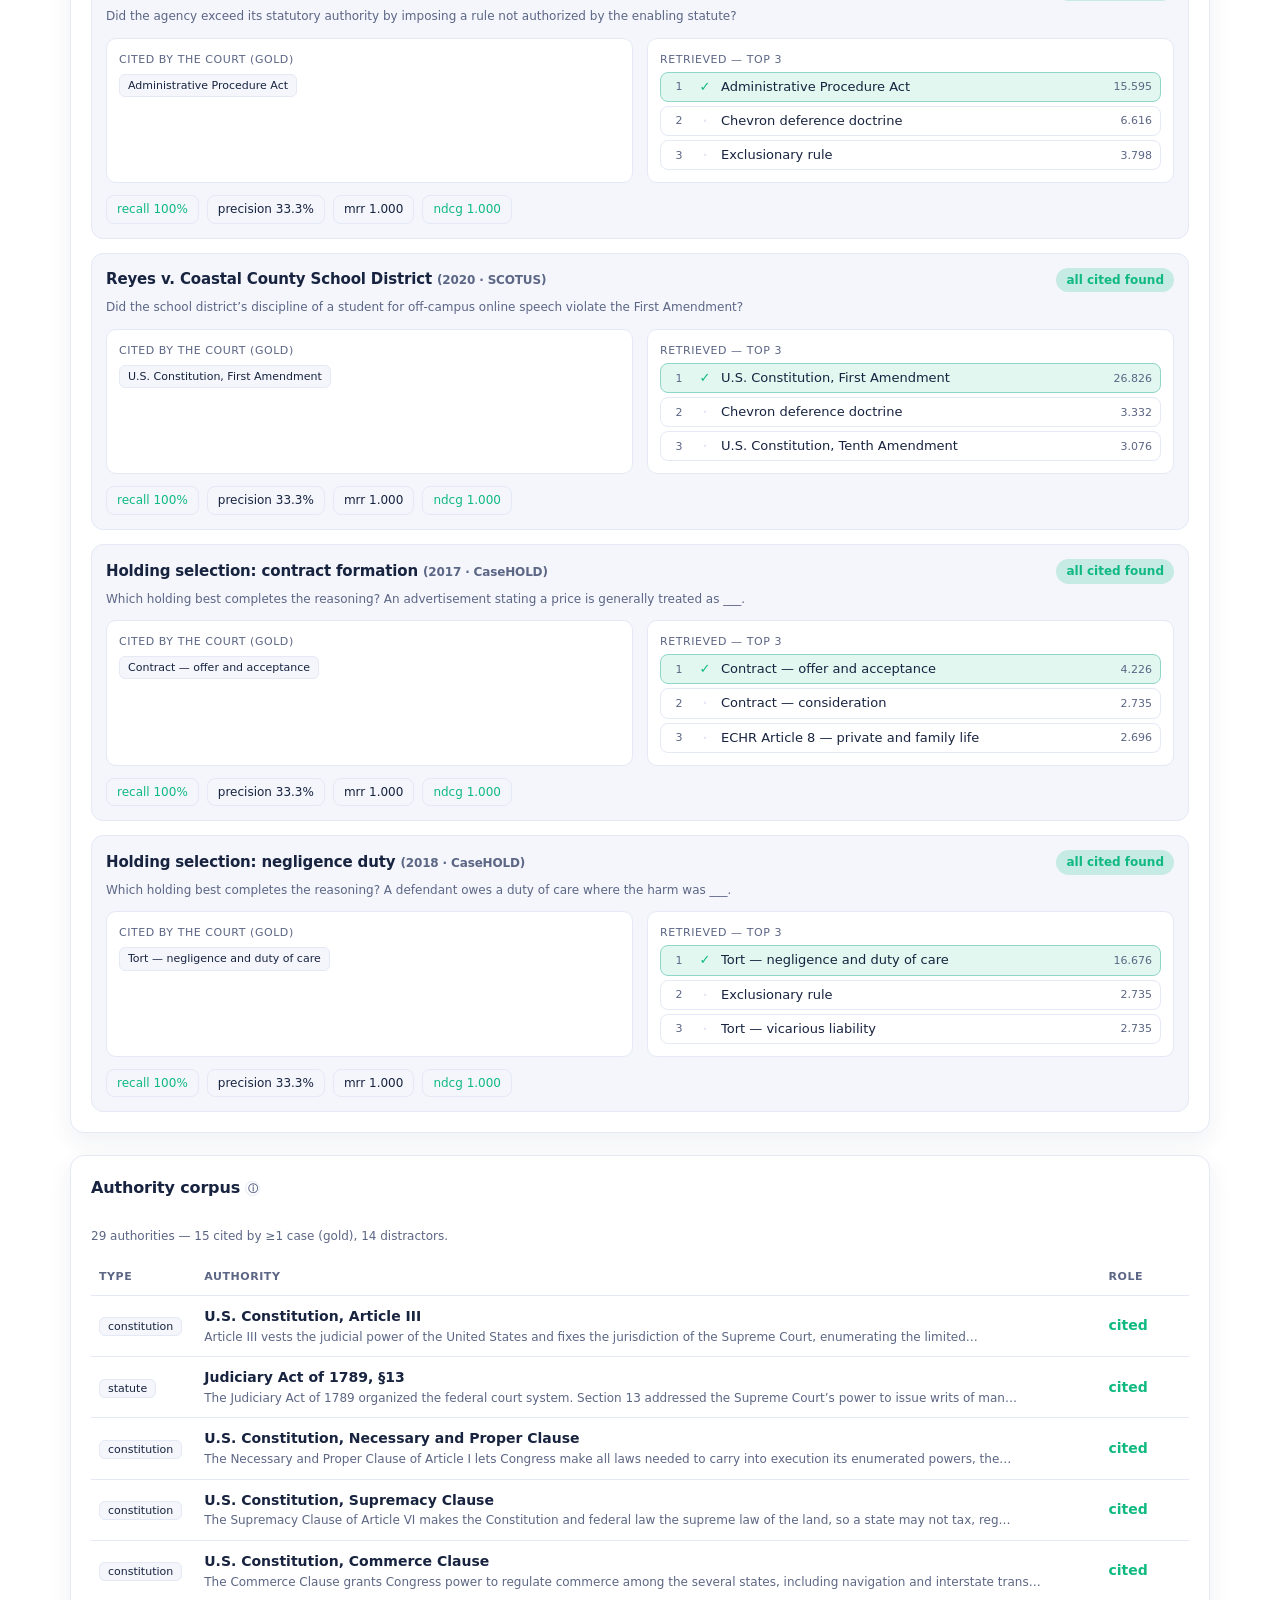
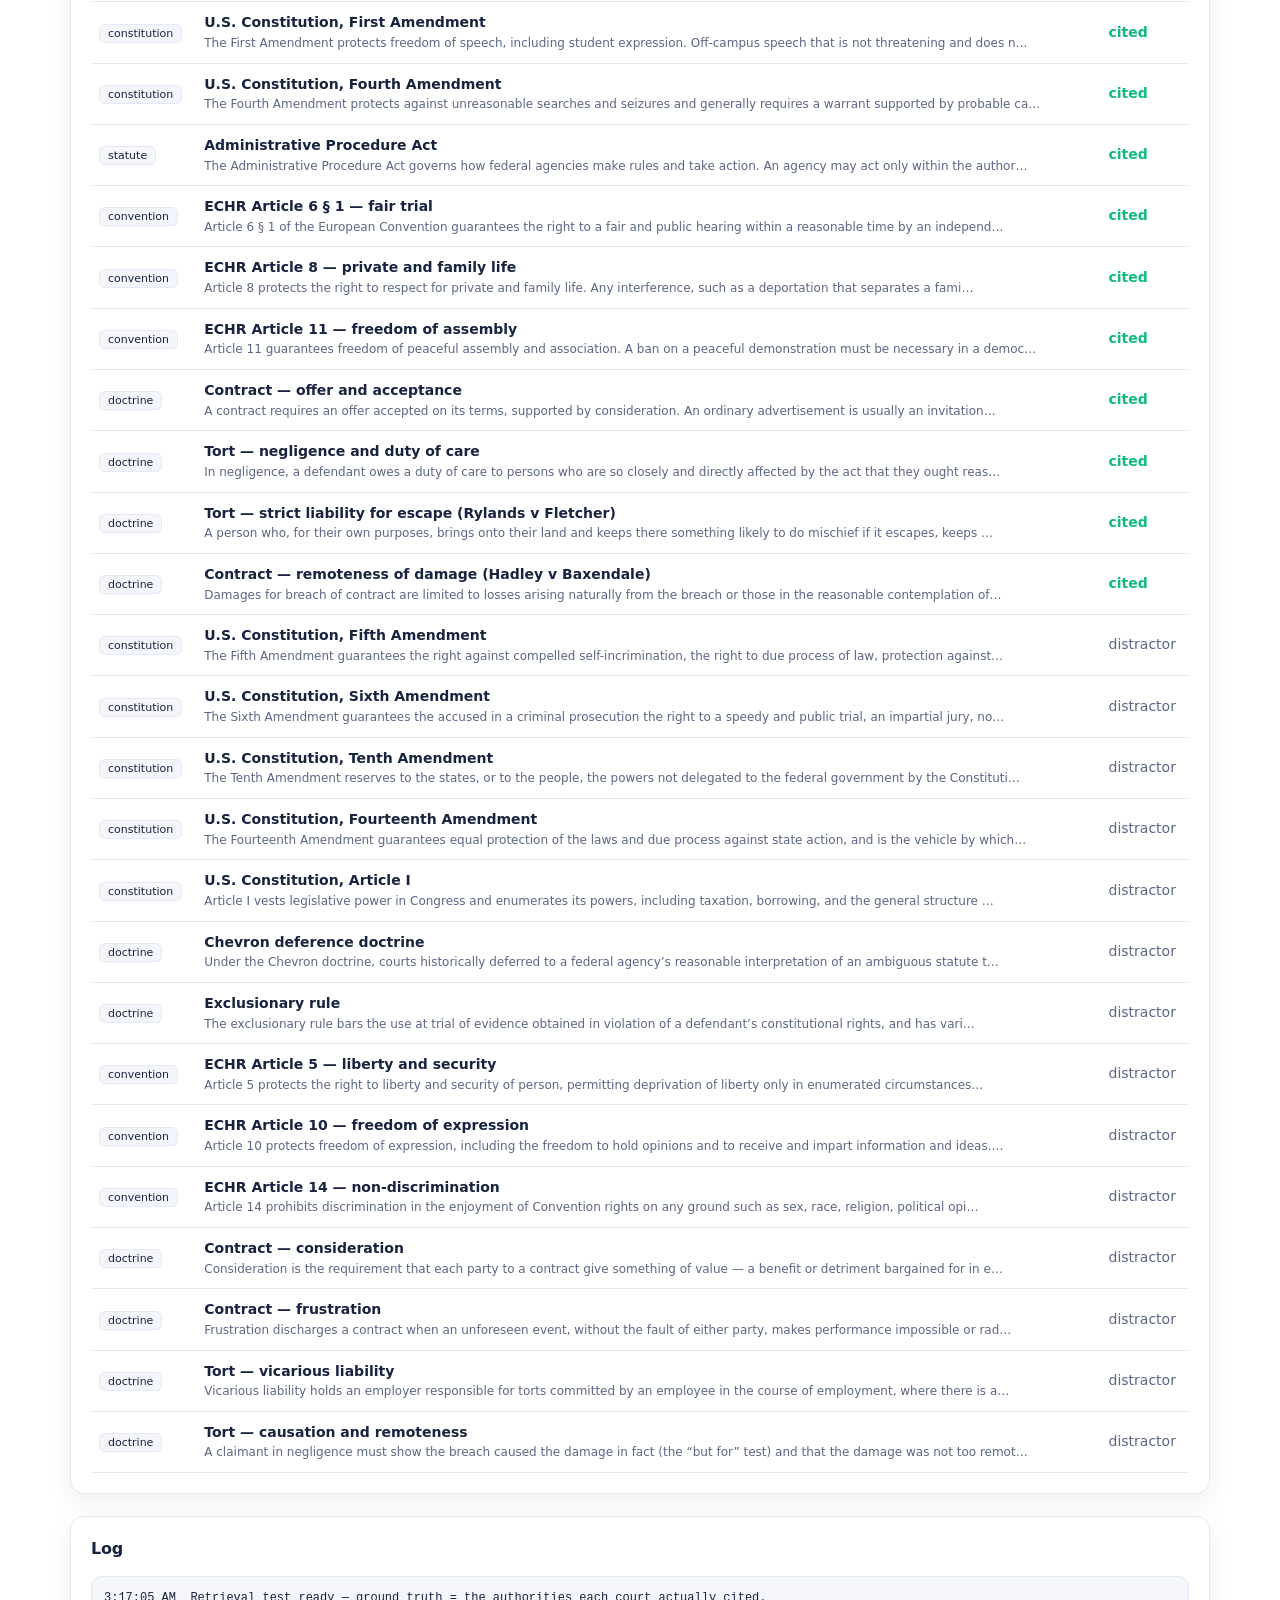
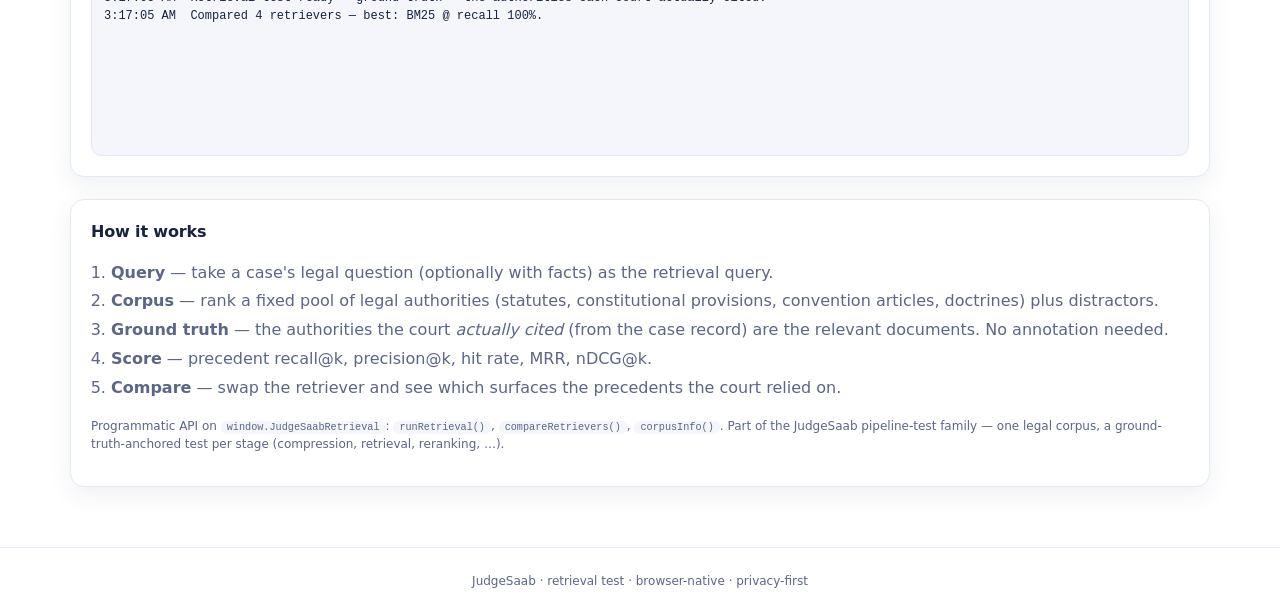
==== commit 0d7d934b: "Add reranking test: controlling-authority@1 over a weak first stage Third stage in the pipeline-test" ====
--- a/retrieval/index.html
+++ b/retrieval/index.html
@@ -46,6 +46,7 @@
       </div>
       <div class="header-meta">
         <span class="badge good">no GPU needed</span>
+        <a class="badge link" href="../reranking/">Reranking test →</a>
         <a class="badge link" href="../index.html">← Compression test</a>
       </div>
     </header>
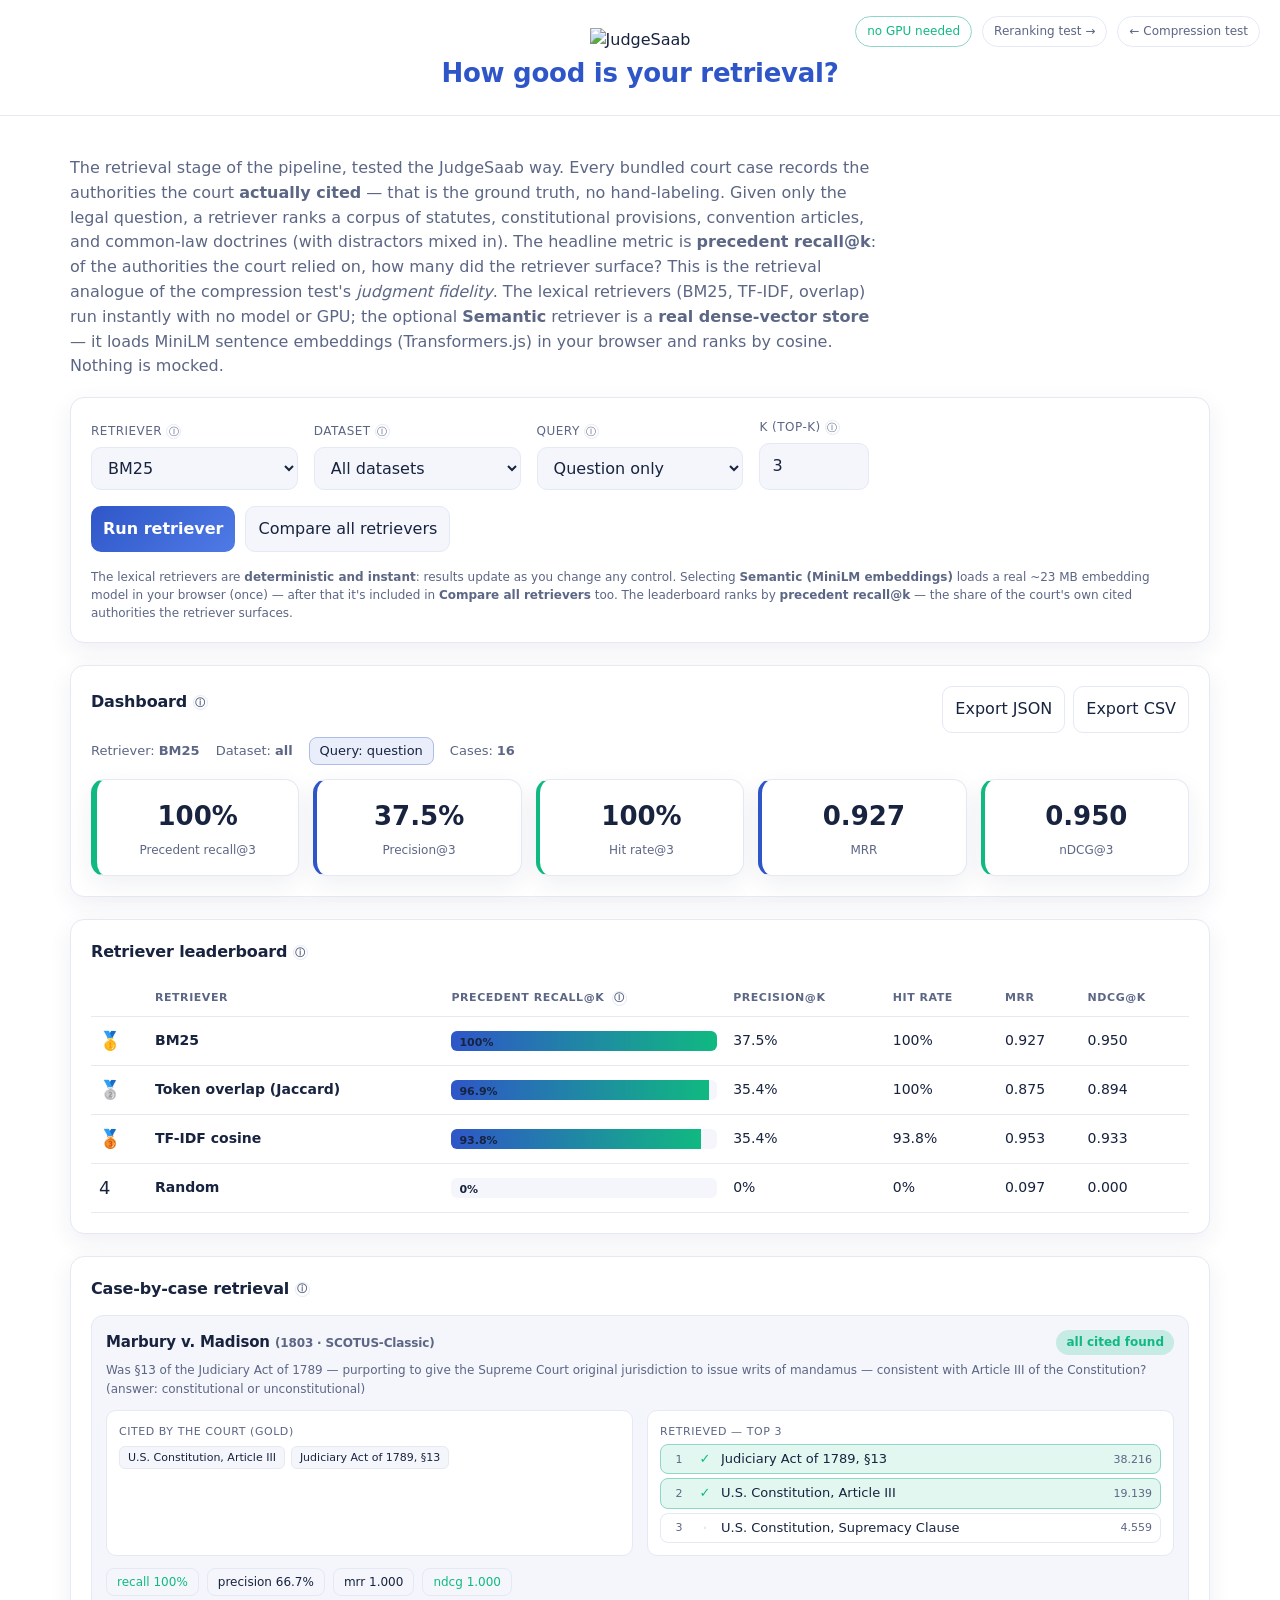
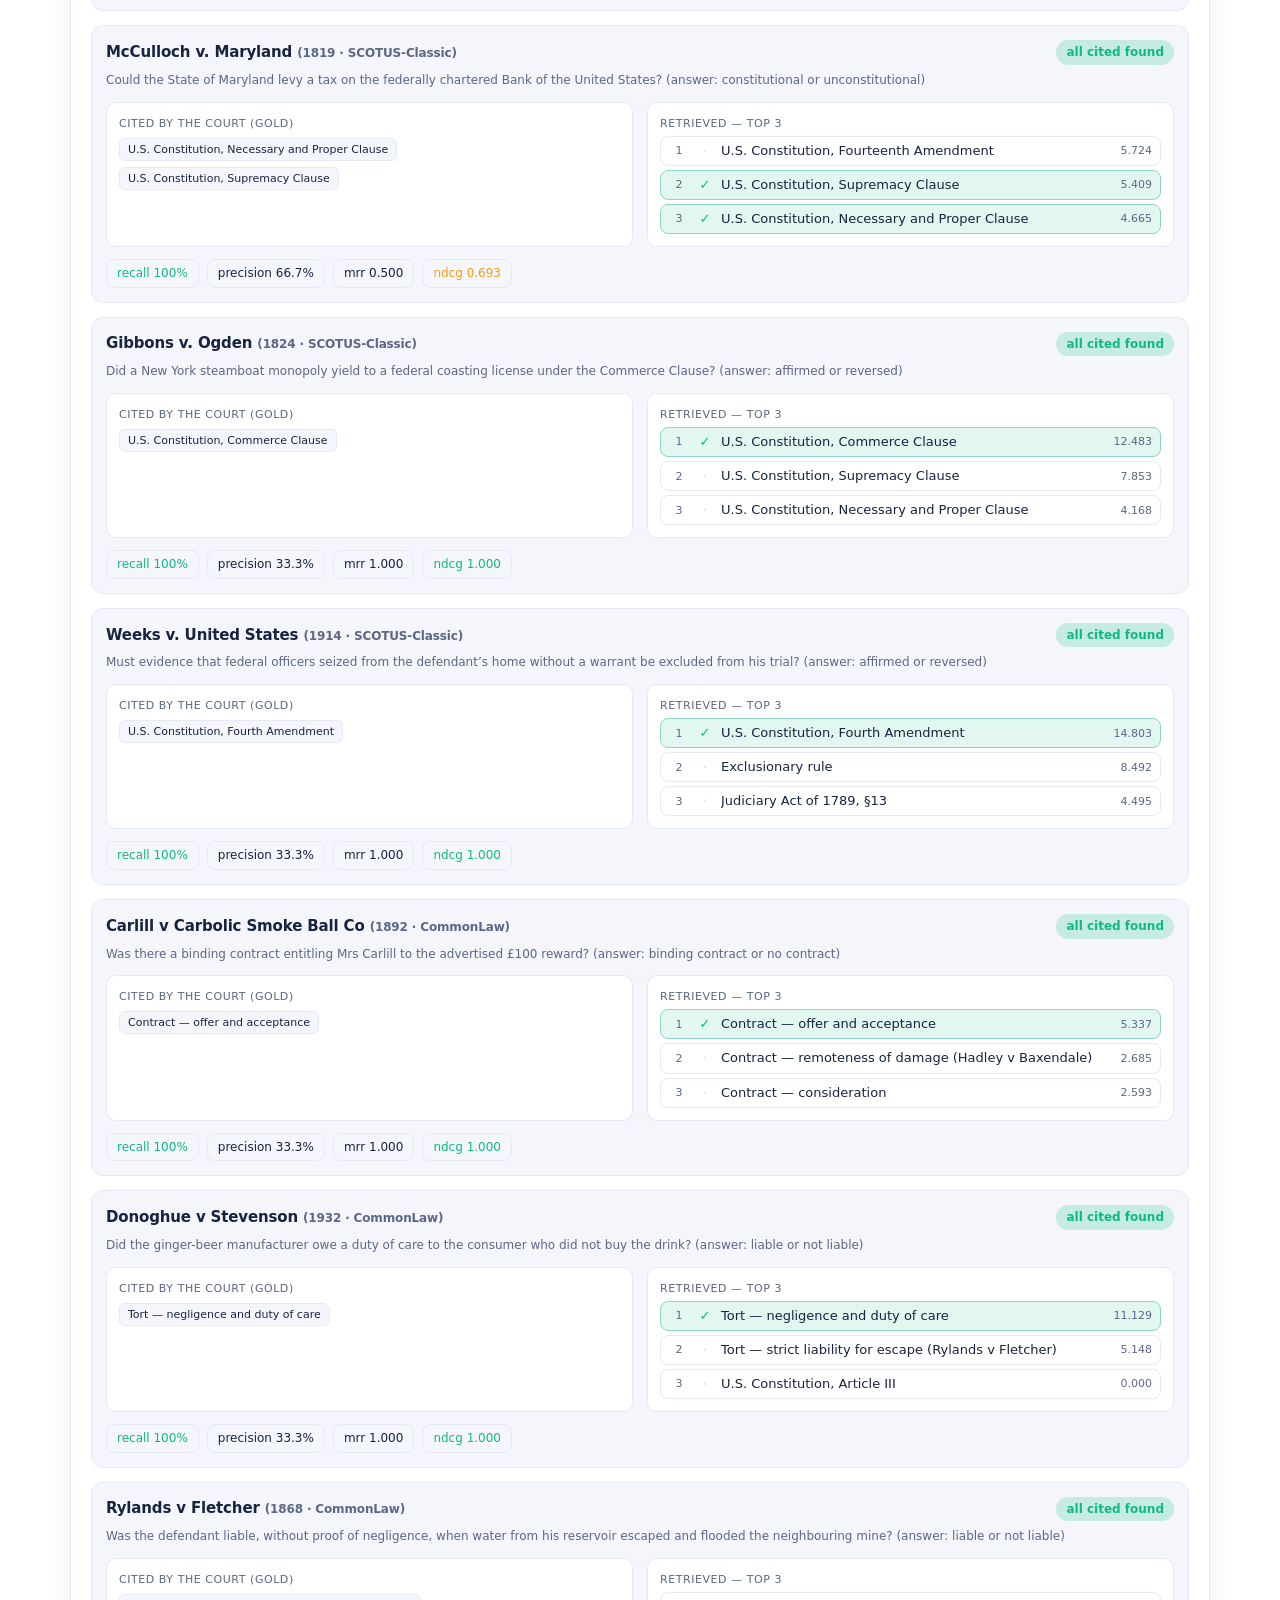
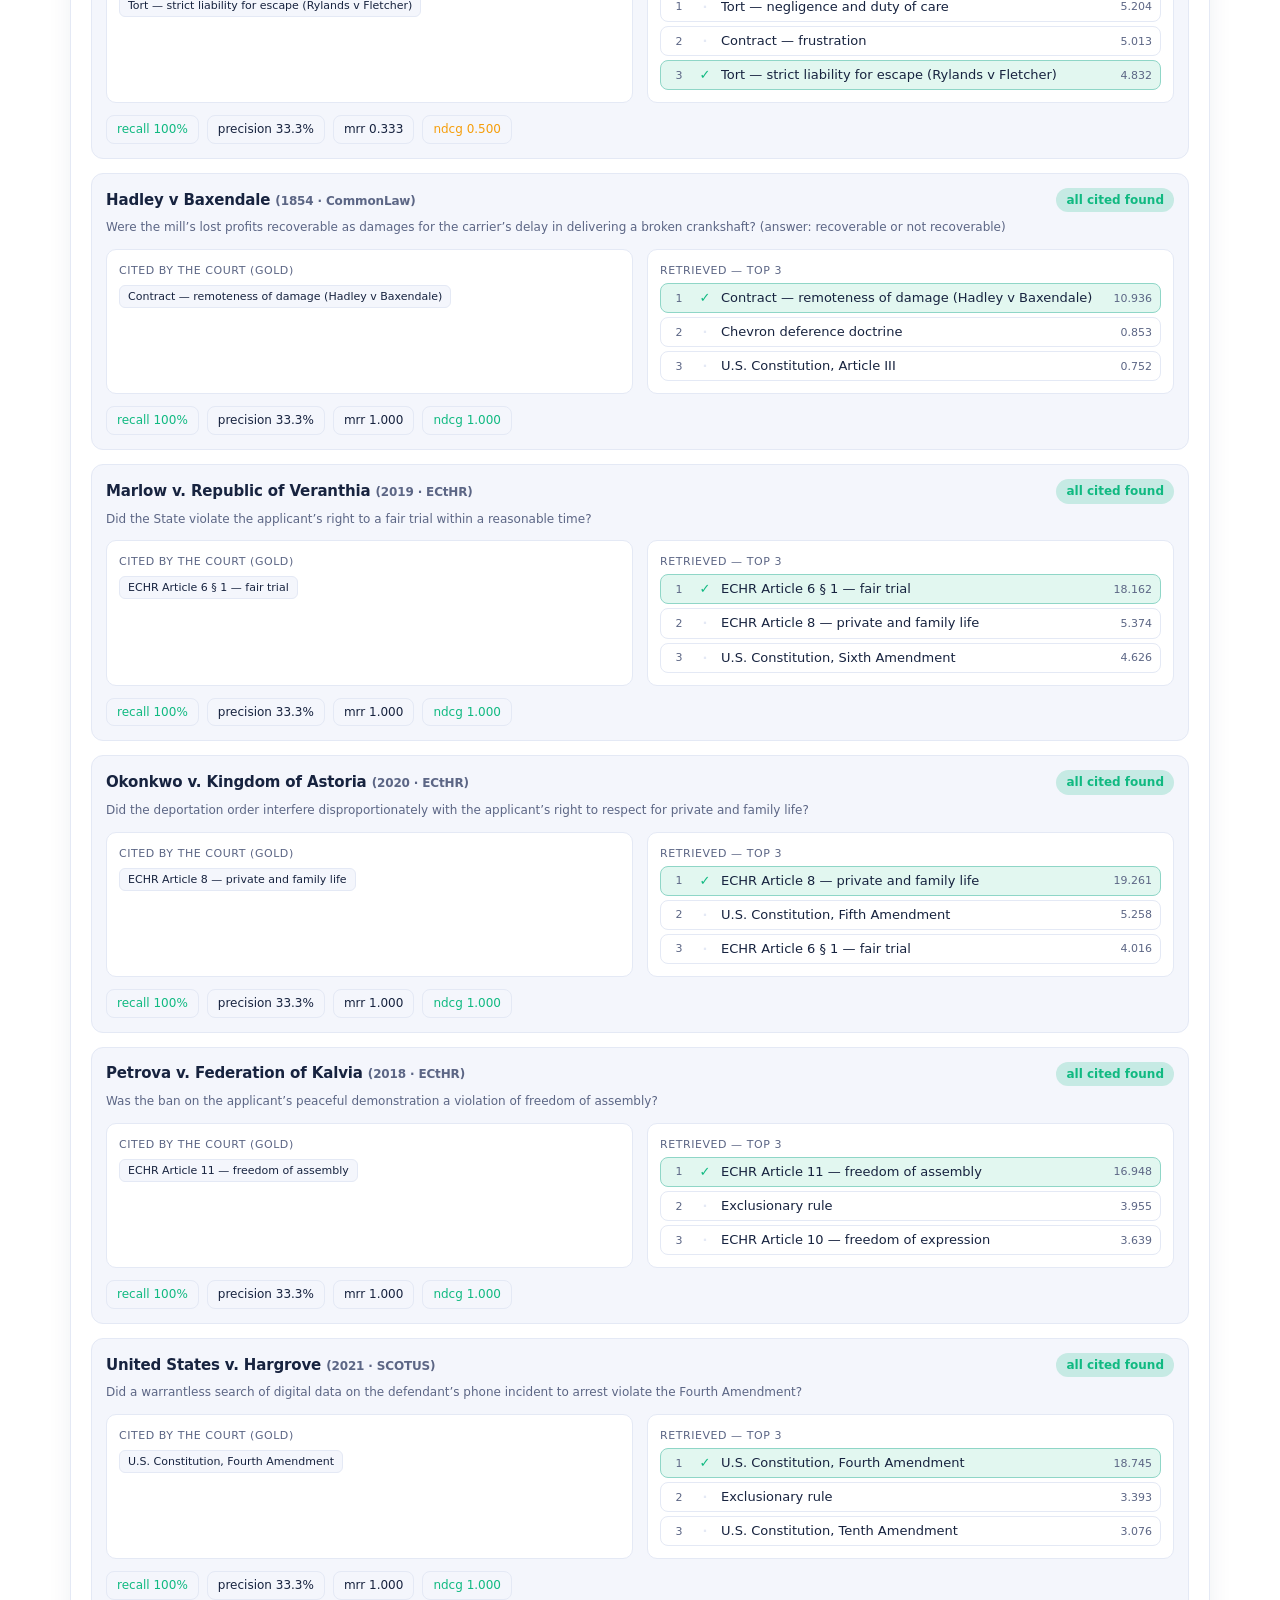
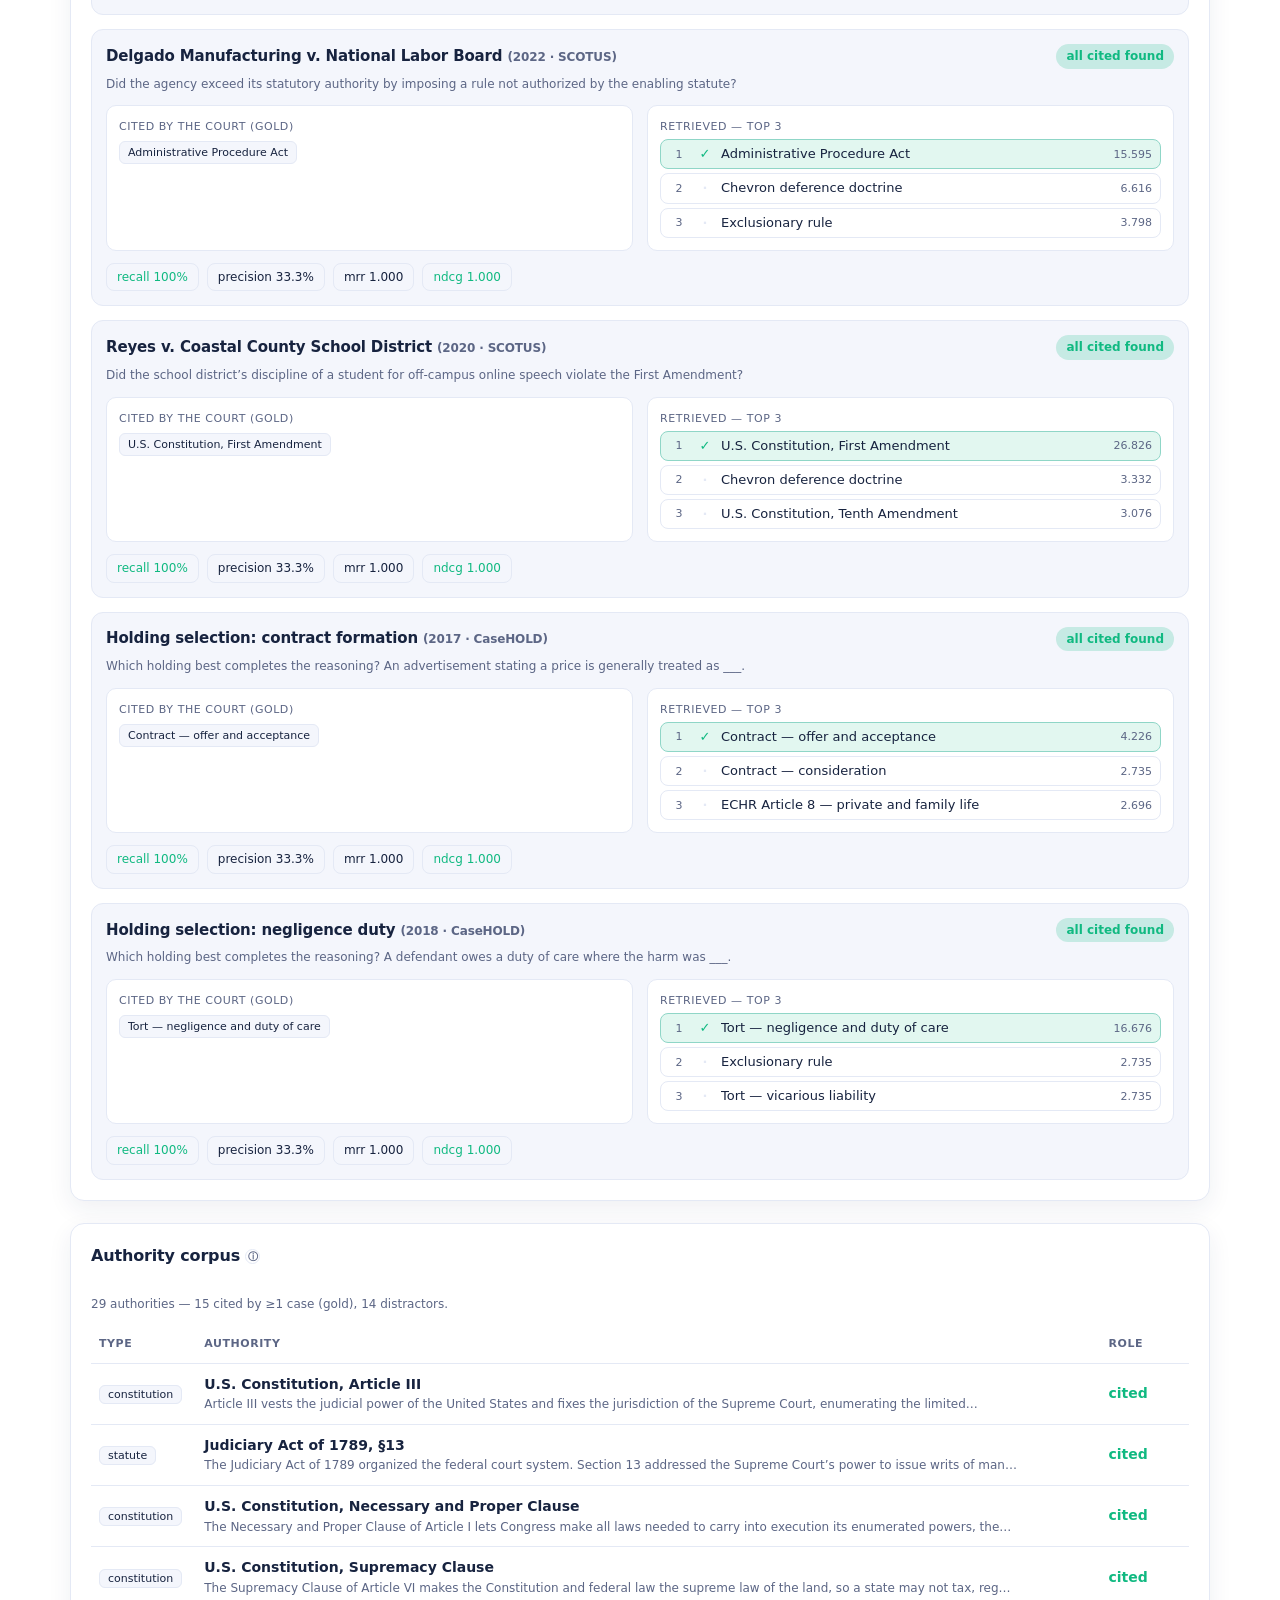
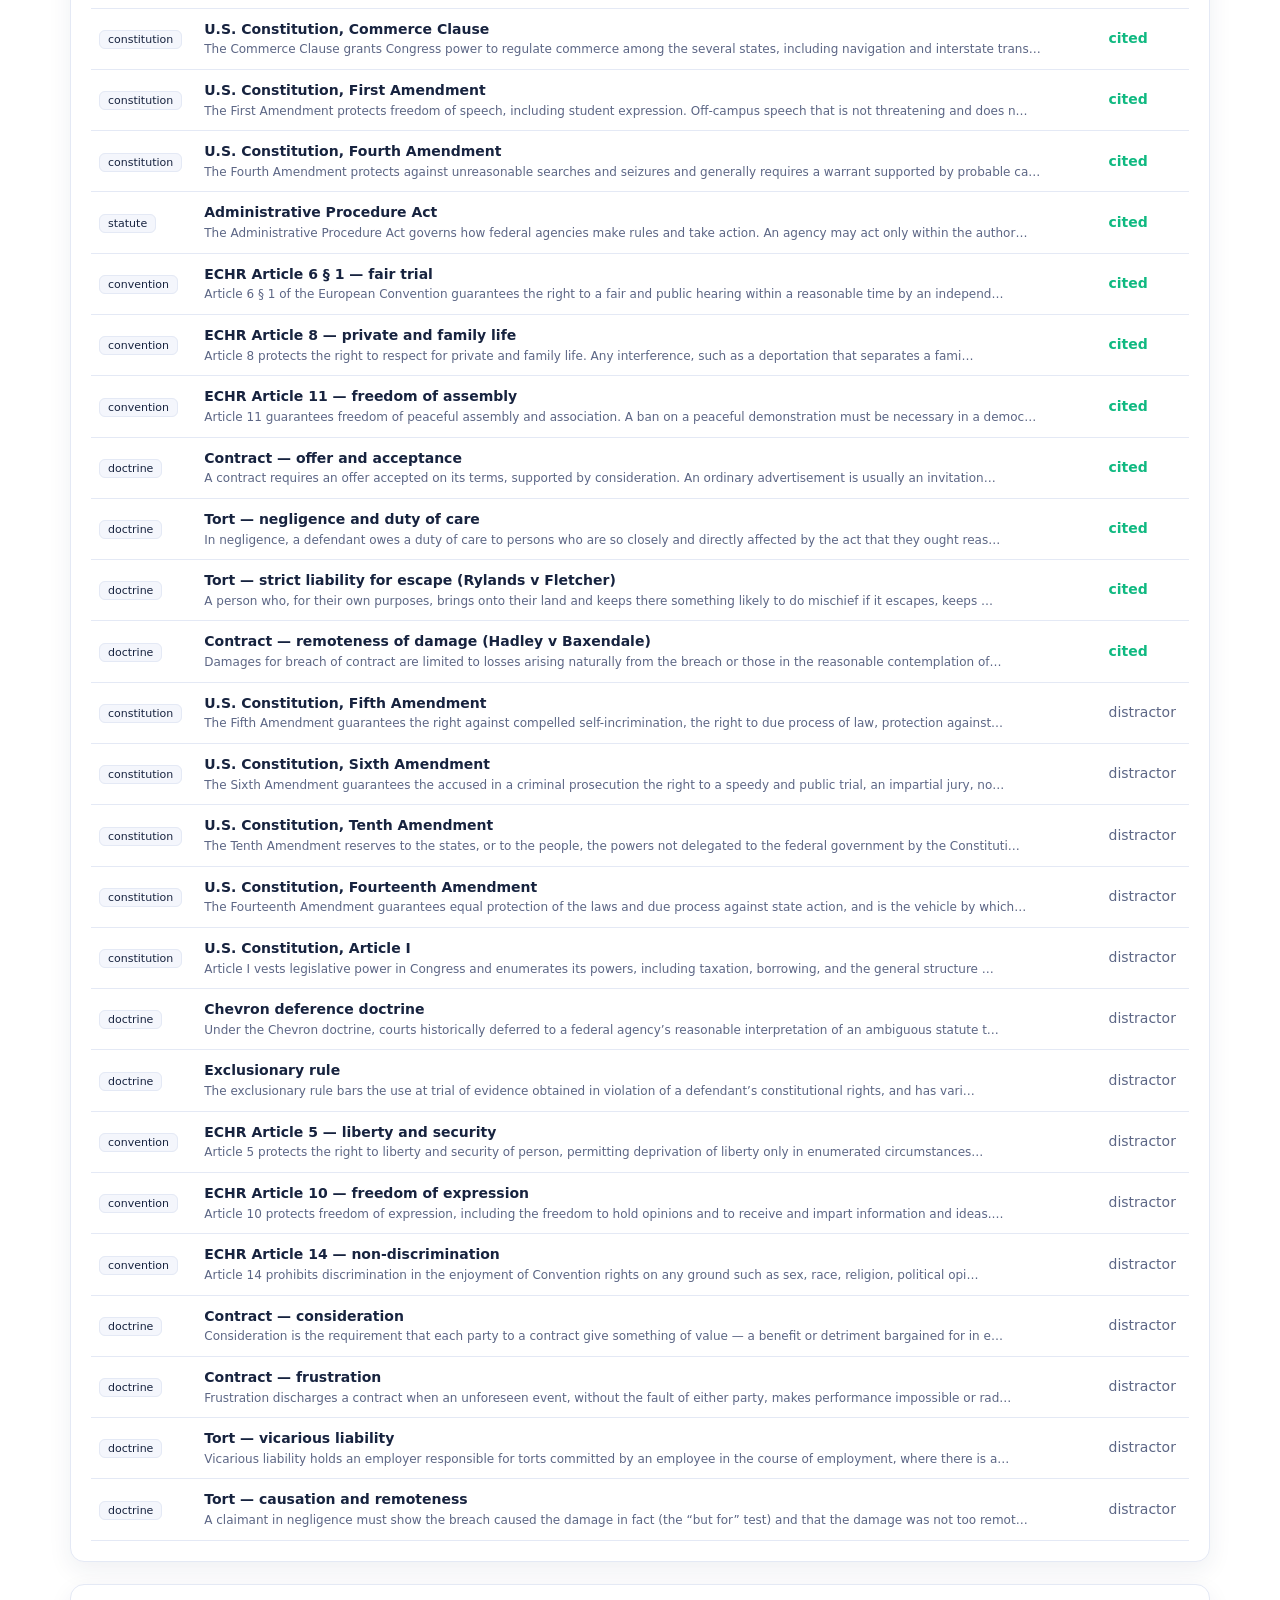
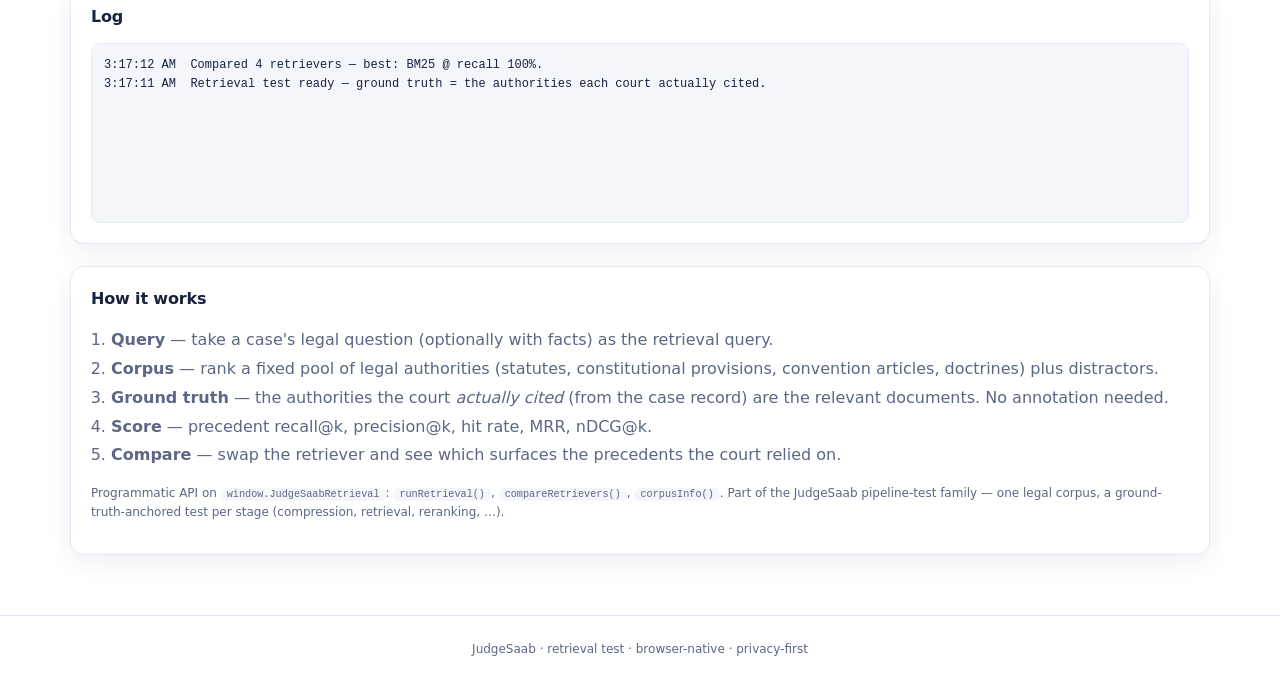
==== commit f1b28f1c: "Add real in-browser semantic retriever (MiniLM embeddings) Answers "is anything mocked?" — no. Adds " ====
--- a/retrieval/index.html
+++ b/retrieval/index.html
@@ -60,8 +60,11 @@
           statutes, constitutional provisions, convention articles, and common-law doctrines (with
           distractors mixed in). The headline metric is <strong>precedent recall@k</strong>: of the
           authorities the court relied on, how many did the retriever surface? This is the retrieval
-          analogue of the compression test's <em>judgment fidelity</em>. Runs entirely on your
-          device, instantly — no model, no GPU.
+          analogue of the compression test's <em>judgment fidelity</em>. The lexical retrievers
+          (BM25, TF-IDF, overlap) run instantly with no model or GPU; the optional
+          <strong>Semantic</strong> retriever is a <strong>real dense-vector store</strong> — it
+          loads MiniLM sentence embeddings (Transformers.js) in your browser and ranks by cosine.
+          Nothing is mocked.
         </p>
       </section>
 
@@ -90,9 +93,12 @@
           <button id="compareBtn" title="Run every retriever on the same setup and rank them by precedent recall.">Compare all retrievers</button>
         </div>
         <p class="control-hint">
-          The test is <strong>deterministic and instant</strong>: results update as you change any
-          control. The leaderboard ranks retrievers by <strong>precedent recall@k</strong> — the
-          share of the court's own cited authorities that the retriever surfaces.
+          The lexical retrievers are <strong>deterministic and instant</strong>: results update as
+          you change any control. Selecting <strong>Semantic (MiniLM embeddings)</strong> loads a
+          real ~23 MB embedding model in your browser (once) — after that it's included in
+          <strong>Compare all retrievers</strong> too. The leaderboard ranks by
+          <strong>precedent recall@k</strong> — the share of the court's own cited authorities the
+          retriever surfaces.
         </p>
       </section>
 
